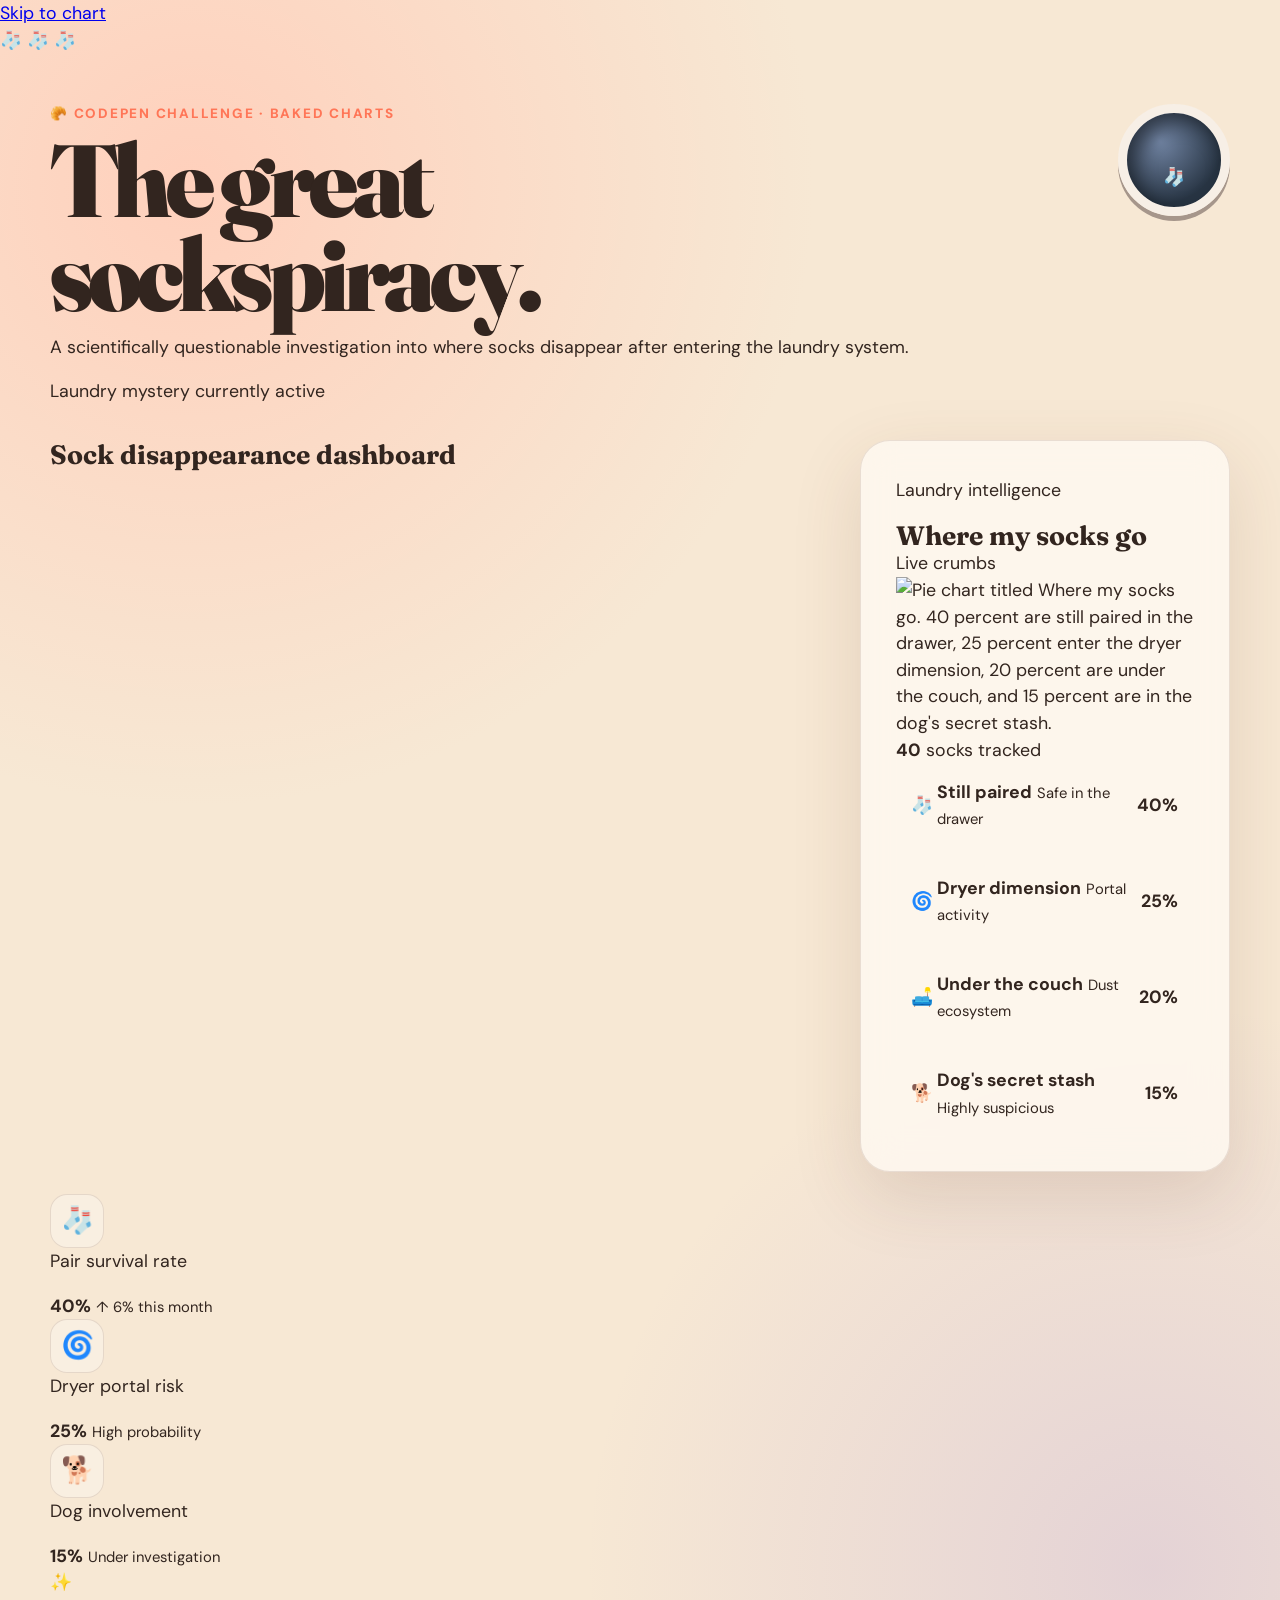
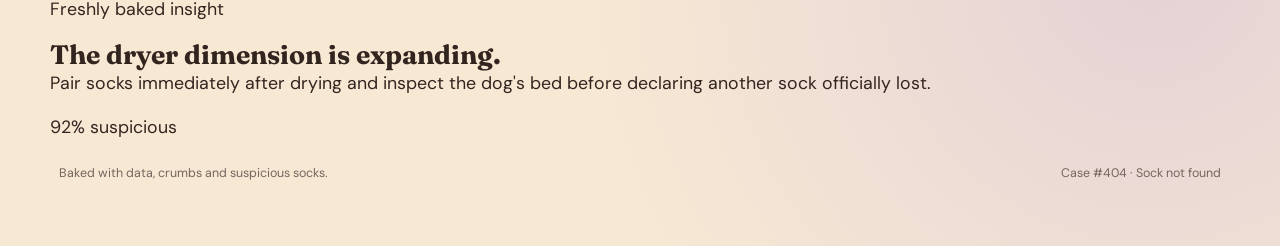
==== index.html @ 34b3d3fe "Refactor index.html structure and add meta tags Replaced the main structure of the HTML document, ad" ====
<!doctype html>
<html lang="en">
  <head>
    <meta charset="UTF-8" />
    <meta
      name="viewport"
      content="width=device-width, initial-scale=1.0"
    />
    <meta
      name="description"
      content="A playful visual investigation into the mystery of disappearing socks."
    />

    <link rel="stylesheet" href="./style.css" />

    <title>Sockspiracy — Baked Charts</title>
  </head>

  <body>
    <a class="skip-link" href="#chart">Skip to chart</a>

    <div class="background" aria-hidden="true">
      <span class="blob blob-one"></span>
      <span class="blob blob-two"></span>
      <span class="grid"></span>

      <span class="floating-sock sock-one">🧦</span>
      <span class="floating-sock sock-two">🧦</span>
      <span class="floating-sock sock-three">🧦</span>
    </div>

    <main class="app">
      <header class="hero">
        <div class="hero-copy">
          <p class="eyebrow">
            <span aria-hidden="true">🥐</span>
            CodePen Challenge · Baked Charts
          </p>

          <h1>
            The great
            <span>sockspiracy.</span>
          </h1>

          <p class="intro">
            A scientifically questionable investigation into where socks
            disappear after entering the laundry system.
          </p>

          <div class="status">
            <span class="status-dot" aria-hidden="true"></span>
            Laundry mystery currently active
          </div>
        </div>

        <div class="laundry-machine" aria-hidden="true">
          <div class="machine-controls">
            <span></span>
            <span></span>
            <span></span>
          </div>

          <div class="machine-door">
            <div class="water"></div>
            <span class="spinning-sock">🧦</span>
          </div>
        </div>
      </header>

      <section class="dashboard" aria-labelledby="dashboard-title">
        <h2 class="visually-hidden" id="dashboard-title">
          Sock disappearance dashboard
        </h2>

        <article class="chart-card" id="chart">
          <div class="card-header">
            <div>
              <p class="label">Laundry intelligence</p>
              <h2>Where my socks go</h2>
            </div>

            <span class="live-pill">
              <span aria-hidden="true"></span>
              Live crumbs
            </span>
          </div>

          <div class="chart-frame">
            <div class="chart-glow" aria-hidden="true"></div>

            <img
              src="pie.svg"
              alt="Pie chart titled Where my socks go. 40 percent are still paired in the drawer, 25 percent enter the dryer dimension, 20 percent are under the couch, and 15 percent are in the dog's secret stash."
            />

            <div class="chart-center" aria-hidden="true">
              <strong>40</strong>
              <span>socks tracked</span>
            </div>
          </div>

          <div class="legend" aria-label="Chart legend">
            <div class="legend-item orange">
              <span class="legend-icon" aria-hidden="true">🧦</span>

              <div>
                <strong>Still paired</strong>
                <small>Safe in the drawer</small>
              </div>

              <b>40%</b>
            </div>

            <div class="legend-item yellow">
              <span class="legend-icon" aria-hidden="true">🌀</span>

              <div>
                <strong>Dryer dimension</strong>
                <small>Portal activity</small>
              </div>

              <b>25%</b>
            </div>

            <div class="legend-item purple">
              <span class="legend-icon" aria-hidden="true">🛋️</span>

              <div>
                <strong>Under the couch</strong>
                <small>Dust ecosystem</small>
              </div>

              <b>20%</b>
            </div>

            <div class="legend-item green">
              <span class="legend-icon" aria-hidden="true">🐕</span>

              <div>
                <strong>Dog's secret stash</strong>
                <small>Highly suspicious</small>
              </div>

              <b>15%</b>
            </div>
          </div>
        </article>

        <aside class="metrics" aria-label="Laundry statistics">
          <article class="metric featured">
            <span class="metric-icon" aria-hidden="true">🧦</span>

            <div>
              <p>Pair survival rate</p>
              <strong>40%</strong>
              <small>↑ 6% this month</small>
            </div>
          </article>

          <article class="metric">
            <span class="metric-icon" aria-hidden="true">🌀</span>

            <div>
              <p>Dryer portal risk</p>
              <strong>25%</strong>
              <small class="danger">High probability</small>
            </div>
          </article>

          <article class="metric">
            <span class="metric-icon" aria-hidden="true">🐕</span>

            <div>
              <p>Dog involvement</p>
              <strong>15%</strong>
              <small class="purple-text">Under investigation</small>
            </div>
          </article>
        </aside>
      </section>

      <section class="insight">
        <div class="insight-icon" aria-hidden="true">✨</div>

        <div>
          <p class="label">Freshly baked insight</p>
          <h2>The dryer dimension is expanding.</h2>

          <p>
            Pair socks immediately after drying and inspect the dog's bed
            before declaring another sock officially lost.
          </p>
        </div>

        <span class="confidence">92% suspicious</span>
      </section>

      <footer>
        <p>Baked with data, crumbs and suspicious socks.</p>
        <p>Case #404 · Sock not found</p>
      </footer>
    </main>
  </body>
</html>
---- style.css ----
@import url("https://fonts.googleapis.com/css2?family=DM+Sans:wght@400;500;600;700&family=Fraunces:opsz,wght@9..144,700;9..144,900&display=swap");

:root {
  color-scheme: light;

  --background: #f7e8d4;
  --background-glow: #ffd0bc;
  --surface: rgba(255, 250, 242, 0.78);
  --surface-solid: #fffaf2;
  --text: #32251f;
  --muted: #76655d;
  --border: rgba(80, 47, 31, 0.12);

  --orange: #ff7657;
  --yellow: #ffc857;
  --purple: #8d70dc;
  --green: #55b990;

  --shadow: 0 24px 70px rgba(97, 54, 33, 0.14);
  --radius-large: 30px;
  --radius-medium: 20px;
}

[data-theme="dark"] {
  color-scheme: dark;

  --background: #181319;
  --background-glow: #52283c;
  --surface: rgba(42, 32, 40, 0.82);
  --surface-solid: #2a2028;
  --text: #fff7ed;
  --muted: #c8b7b2;
  --border: rgba(255, 255, 255, 0.1);
  --shadow: 0 24px 70px rgba(0, 0, 0, 0.35);
}

* {
  box-sizing: border-box;
}

html {
  font:
    clamp(1rem, 0.95rem + 0.2vw, 1.15rem) / 1.5 "DM Sans",
    system-ui,
    sans-serif;
}

body {
  min-height: 100vh;
  margin: 0;
  color: var(--text);
  background:
    radial-gradient(
      circle at 15% 10%,
      var(--background-glow),
      transparent 35rem
    ),
    radial-gradient(
      circle at 90% 85%,
      rgba(141, 112, 220, 0.18),
      transparent 32rem
    ),
    var(--background);
  transition:
    color 300ms ease,
    background-color 300ms ease;
}

button {
  font: inherit;
}

button:focus-visible,
.segment:focus-visible {
  outline: 4px solid rgba(141, 112, 220, 0.35);
  outline-offset: 4px;
}

.app {
  width: min(1180px, calc(100% - 2rem));
  margin-inline: auto;
  padding-block: clamp(1.5rem, 4vw, 4rem);
}

.hero {
  display: flex;
  align-items: flex-start;
  justify-content: space-between;
  gap: 2rem;
  margin-bottom: 2rem;
}

.eyebrow,
.card-label {
  margin: 0 0 0.45rem;
  color: var(--orange);
  font-size: 0.76rem;
  font-weight: 800;
  letter-spacing: 0.13em;
  text-transform: uppercase;
}

h1,
h2,
p {
  margin-top: 0;
}

h1 {
  max-width: 800px;
  margin-bottom: 0.7rem;
  font-family: "Fraunces", Georgia, serif;
  font-size: clamp(2.8rem, 8vw, 6.4rem);
  font-weight: 900;
  line-height: 0.92;
  letter-spacing: -0.055em;
}

h2 {
  margin-bottom: 0;
  font-family: "Fraunces", Georgia, serif;
  line-height: 1.1;
}

.subtitle {
  max-width: 650px;
  margin-bottom: 0;
  color: var(--muted);
  font-size: clamp(1rem, 2vw, 1.2rem);
}

.icon-button,
.primary-button,
.tab {
  min-height: 46px;
  border: 1px solid var(--border);
  cursor: pointer;
  transition:
    transform 180ms ease,
    background 180ms ease,
    box-shadow 180ms ease;
}

.icon-button:hover,
.primary-button:hover,
.tab:hover {
  transform: translateY(-2px);
}

.icon-button {
  display: grid;
  flex: 0 0 auto;
  width: 50px;
  border-radius: 50%;
  place-items: center;
  background: var(--surface);
  color: var(--text);
  box-shadow: var(--shadow);
  font-size: 1.2rem;
  backdrop-filter: blur(14px);
}

.controls {
  display: flex;
  align-items: center;
  justify-content: space-between;
  gap: 1rem;
  margin-bottom: 1.25rem;
}

.range-tabs {
  display: flex;
  gap: 0.35rem;
  padding: 0.35rem;
  border: 1px solid var(--border);
  border-radius: 999px;
  background: var(--surface);
  backdrop-filter: blur(14px);
}

.tab {
  padding: 0.65rem 1rem;
  border-color: transparent;
  border-radius: 999px;
  background: transparent;
  color: var(--muted);
  font-size: 0.86rem;
  font-weight: 700;
}

.tab.active {
  background: var(--text);
  color: var(--surface-solid);
  box-shadow: 0 8px 20px rgba(47, 35, 29, 0.18);
}

.primary-button {
  display: inline-flex;
  align-items: center;
  gap: 0.55rem;
  padding: 0.75rem 1.1rem;
  border: 0;
  border-radius: 999px;
  background: linear-gradient(135deg, var(--orange), #ff4f78);
  color: white;
  box-shadow: 0 12px 24px rgba(255, 91, 94, 0.28);
  font-weight: 800;
}

.dashboard {
  display: grid;
  grid-template-columns: minmax(0, 1.7fr) minmax(250px, 0.8fr);
  gap: 1.25rem;
}

.chart-card,
.metric-card,
.story-card {
  border: 1px solid var(--border);
  background: var(--surface);
  box-shadow: var(--shadow);
  backdrop-filter: blur(18px);
}

.chart-card {
  min-width: 0;
  padding: clamp(1.25rem, 4vw, 2rem);
  border-radius: var(--radius-large);
}

.card-heading {
  display: flex;
  align-items: flex-start;
  justify-content: space-between;
  gap: 1rem;
}

.live-badge {
  display: inline-flex;
  align-items: center;
  gap: 0.45rem;
  padding: 0.42rem 0.7rem;
  border: 1px solid var(--border);
  border-radius: 999px;
  color: var(--muted);
  font-size: 0.72rem;
  font-weight: 700;
  white-space: nowrap;
}

.pulse {
  width: 8px;
  height: 8px;
  border-radius: 50%;
  background: var(--green);
  box-shadow: 0 0 0 5px rgba(85, 185, 144, 0.15);
  animation: pulse 2s infinite;
}

.chart-layout {
  display: grid;
  grid-template-columns: minmax(220px, 1fr) minmax(210px, 0.8fr);
  align-items: center;
  gap: clamp(1rem, 4vw, 3rem);
  margin-top: 1rem;
}

.donut-wrapper {
  position: relative;
  width: min(100%, 410px);
  aspect-ratio: 1;
  margin-inline: auto;
}

.donut {
  width: 100%;
  height: 100%;
  overflow: visible;
  filter: drop-shadow(0 18px 18px rgba(66, 34, 24, 0.12));
  transform: rotate(-90deg);
}

.donut-track,
.segment {
  fill: none;
  stroke-width: 27;
}

.donut-track {
  stroke: var(--border);
}

.segment {
  cursor: pointer;
  transition:
    stroke-width 180ms ease,
    filter 180ms ease,
    opacity 180ms ease;
  animation: draw 900ms cubic-bezier(0.22, 1, 0.36, 1) both;
}

.segment:hover,
.segment:focus-visible {
  stroke-width: 34;
  filter: brightness(1.06);
}

.donut:has(.segment:hover) .segment:not(:hover) {
  opacity: 0.45;
}

.donut-center {
  position: absolute;
  inset: 50% auto auto 50%;
  display: grid;
  width: 44%;
  aspect-ratio: 1;
  padding: 1rem;
  border: 1px solid var(--border);
  border-radius: 50%;
  place-content: center;
  text-align: center;
  background: var(--surface-solid);
  box-shadow: inset 0 0 25px rgba(255, 118, 87, 0.08);
  transform: translate(-50%, -50%);
}

.donut-center span {
  font-family: "Fraunces", serif;
  font-size: clamp(2rem, 5vw, 3.7rem);
  font-weight: 900;
  line-height: 1;
}

.donut-center small {
  margin-top: 0.35rem;
  color: var(--muted);
  font-size: 0.65rem;
  font-weight: 700;
}

.tooltip {
  position: fixed;
  z-index: 20;
  max-width: 190px;
  padding: 0.65rem 0.8rem;
  border-radius: 12px;
  pointer-events: none;
  opacity: 0;
  background: #241a18;
  color: white;
  box-shadow: 0 10px 30px rgba(0, 0, 0, 0.24);
  font-size: 0.76rem;
  transform: translate(-50%, -120%);
  transition: opacity 120ms ease;
}

.tooltip.visible {
  opacity: 1;
}

.legend {
  display: grid;
  gap: 0.7rem;
}

.legend-item {
  display: grid;
  grid-template-columns: 12px 1fr auto;
  align-items: center;
  gap: 0.75rem;
  width: 100%;
  padding: 0.8rem;
  border: 1px solid transparent;
  border-radius: 15px;
  background: transparent;
  color: var(--text);
  text-align: left;
  cursor: pointer;
  transition:
    background 180ms ease,
    border-color 180ms ease,
    transform 180ms ease;
}

.legend-item:hover,
.legend-item:focus-visible {
  border-color: var(--border);
  background: rgba(255, 255, 255, 0.26);
  transform: translateX(4px);
}

.legend-dot {
  width: 12px;
  height: 12px;
  border-radius: 50%;
  box-shadow: 0 0 0 5px color-mix(in srgb, var(--dot-color), transparent 82%);
}

.legend-copy strong,
.legend-copy small {
  display: block;
}

.legend-copy strong {
  font-size: 0.88rem;
}

.legend-copy small {
  color: var(--muted);
  font-size: 0.68rem;
}

.legend-value {
  font-family: "Fraunces", serif;
  font-size: 1.15rem;
  font-weight: 900;
}

.insights {
  display: grid;
  gap: 1rem;
}

.metric-card {
  display: flex;
  align-items: center;
  gap: 1rem;
  min-height: 126px;
  padding: 1.25rem;
  border-radius: var(--radius-medium);
  transition: transform 180ms ease;
}

.metric-card:hover {
  transform: translateY(-4px) rotate(-0.4deg);
}

.metric-card.featured {
  color: #fff;
  background:
    radial-gradient(circle at 90% 10%, rgba(255, 255, 255, 0.3), transparent 35%),
    linear-gradient(135deg, #ff7657, #ec527a);
}

.metric-icon {
  display: grid;
  flex: 0 0 auto;
  width: 54px;
  height: 54px;
  border: 1px solid var(--border);
  border-radius: 17px;
  place-items: center;
  background: rgba(255, 255, 255, 0.3);
  font-size: 1.5rem;
}

.metric-card p {
  margin-bottom: 0.1rem;
  color: inherit;
  font-size: 0.78rem;
  font-weight: 700;
  opacity: 0.8;
}

.metric-card strong {
  display: block;
  font-family: "Fraunces", serif;
  font-size: 1.8rem;
  line-height: 1.1;
}

.trend {
  font-size: 0.67rem;
  font-weight: 700;
}

.trend.positive {
  color: inherit;
}

.trend.negative {
  color: #e06161;
}

.trend.neutral {
  color: var(--purple);
}

.story-card {
  position: relative;
  display: grid;
  grid-template-columns: 1fr 190px;
  align-items: center;
  gap: 2rem;
  margin-top: 1.25rem;
  padding: clamp(1.4rem, 4vw, 2.4rem);
  border-radius: var(--radius-large);
  overflow: hidden;
}

.story-card::before {
  position: absolute;
  inset: auto auto -100px -100px;
  width: 250px;
  height: 250px;
  border-radius: 50%;
  background: rgba(255, 200, 87, 0.18);
  content: "";
  filter: blur(4px);
}

.story-copy {
  position: relative;
  z-index: 1;
}

.story-copy h2 {
  margin-bottom: 0.7rem;
  font-size: clamp(1.6rem, 4vw, 2.6rem);
}

.story-copy > p:last-child {
  max-width: 720px;
  margin-bottom: 0;
  color: var(--muted);
}

.machine {
  position: relative;
  width: 150px;
  height: 170px;
  margin-inline: auto;
  padding: 13px;
  border-radius: 20px;
  background: linear-gradient(145deg, #fff7ea, #ddcbbd);
  box-shadow:
    15px 18px 30px rgba(79, 48, 35, 0.18),
    inset -6px -6px 12px rgba(109, 72, 54, 0.12);
  transform: rotate(3deg);
}

.machine-top {
  display: flex;
  gap: 6px;
  height: 23px;
}

.machine-top span {
  width: 8px;
  height: 8px;
  border-radius: 50%;
  background: var(--orange);
}

.machine-top span:nth-child(2) {
  background: var(--yellow);
}

.machine-top span:nth-child(3) {
  margin-left: auto;
  background: #4f3c35;
}

.machine-door {
  display: grid;
  width: 112px;
  height: 112px;
  margin-inline: auto;
  border: 9px solid #f7efe6;
  border-radius: 50%;
  place-items: center;
  overflow: hidden;
  background:
    radial-gradient(circle at 35% 30%, #7184a3, #283544 70%);
  box-shadow:
    inset 8px 8px 20px rgba(0, 0, 0, 0.45),
    0 5px 0 #a6968b;
}

.sock-orbit {
  font-size: 2.4rem;
  animation: tumble 3s linear infinite;
}

footer {
  display: flex;
  justify-content: space-between;
  gap: 1rem;
  padding: 1.3rem 0.5rem 0;
  color: var(--muted);
  font-size: 0.7rem;
}

.confetti-layer {
  position: fixed;
  inset: 0;
  z-index: 100;
  overflow: hidden;
  pointer-events: none;
}

.confetti {
  position: absolute;
  top: -20px;
  width: 10px;
  height: 16px;
  border-radius: 3px;
  animation: confetti-fall 1.4s ease-in forwards;
}

.sr-only {
  position: absolute;
  width: 1px;
  height: 1px;
  margin: -1px;
  padding: 0;
  overflow: hidden;
  clip: rect(0, 0, 0, 0);
  white-space: nowrap;
}

@keyframes draw {
  from {
    stroke-dasharray: 0 490;
  }
}

@keyframes pulse {
  50% {
    box-shadow: 0 0 0 9px rgba(85, 185, 144, 0);
  }
}

@keyframes tumble {
  to {
    transform: rotate(360deg);
  }
}

@keyframes confetti-fall {
  to {
    transform: translateY(105vh) rotate(720deg);
    opacity: 0;
  }
}

@media (max-width: 840px) {
  .dashboard {
    grid-template-columns: 1fr;
  }

  .insights {
    grid-template-columns: repeat(3, 1fr);
  }

  .metric-card {
    align-items: flex-start;
    flex-direction: column;
  }
}

@media (max-width: 650px) {
  .app {
    width: min(100% - 1rem, 1180px);
    padding-top: 1rem;
  }

  .hero {
    gap: 0.75rem;
  }

  h1 {
    font-size: clamp(2.6rem, 15vw, 4.5rem);
  }

  .controls {
    align-items: stretch;
    flex-direction: column;
  }

  .range-tabs {
    display: grid;
    grid-template-columns: repeat(3, 1fr);
  }

  .primary-button {
    justify-content: center;
  }

  .chart-layout {
    grid-template-columns: 1fr;
  }

  .legend {
    grid-template-columns: 1fr 1fr;
  }

  .insights {
    grid-template-columns: 1fr;
  }

  .metric-card {
    align-items: center;
    flex-direction: row;
    min-height: 110px;
  }

  .story-card {
    grid-template-columns: 1fr;
  }

  .machine {
    margin-top: 0.5rem;
  }

  footer {
    align-items: flex-start;
    flex-direction: column;
  }
}

@media (max-width: 420px) {
  .legend {
    grid-template-columns: 1fr;
  }

  .live-badge {
    display: none;
  }
}

@media (prefers-reduced-motion: reduce) {
  *,
  *::before,
  *::after {
    scroll-behavior: auto !important;
    animation-duration: 0.01ms !important;
    animation-iteration-count: 1 !important;
    transition-duration: 0.01ms !important;
  }
}
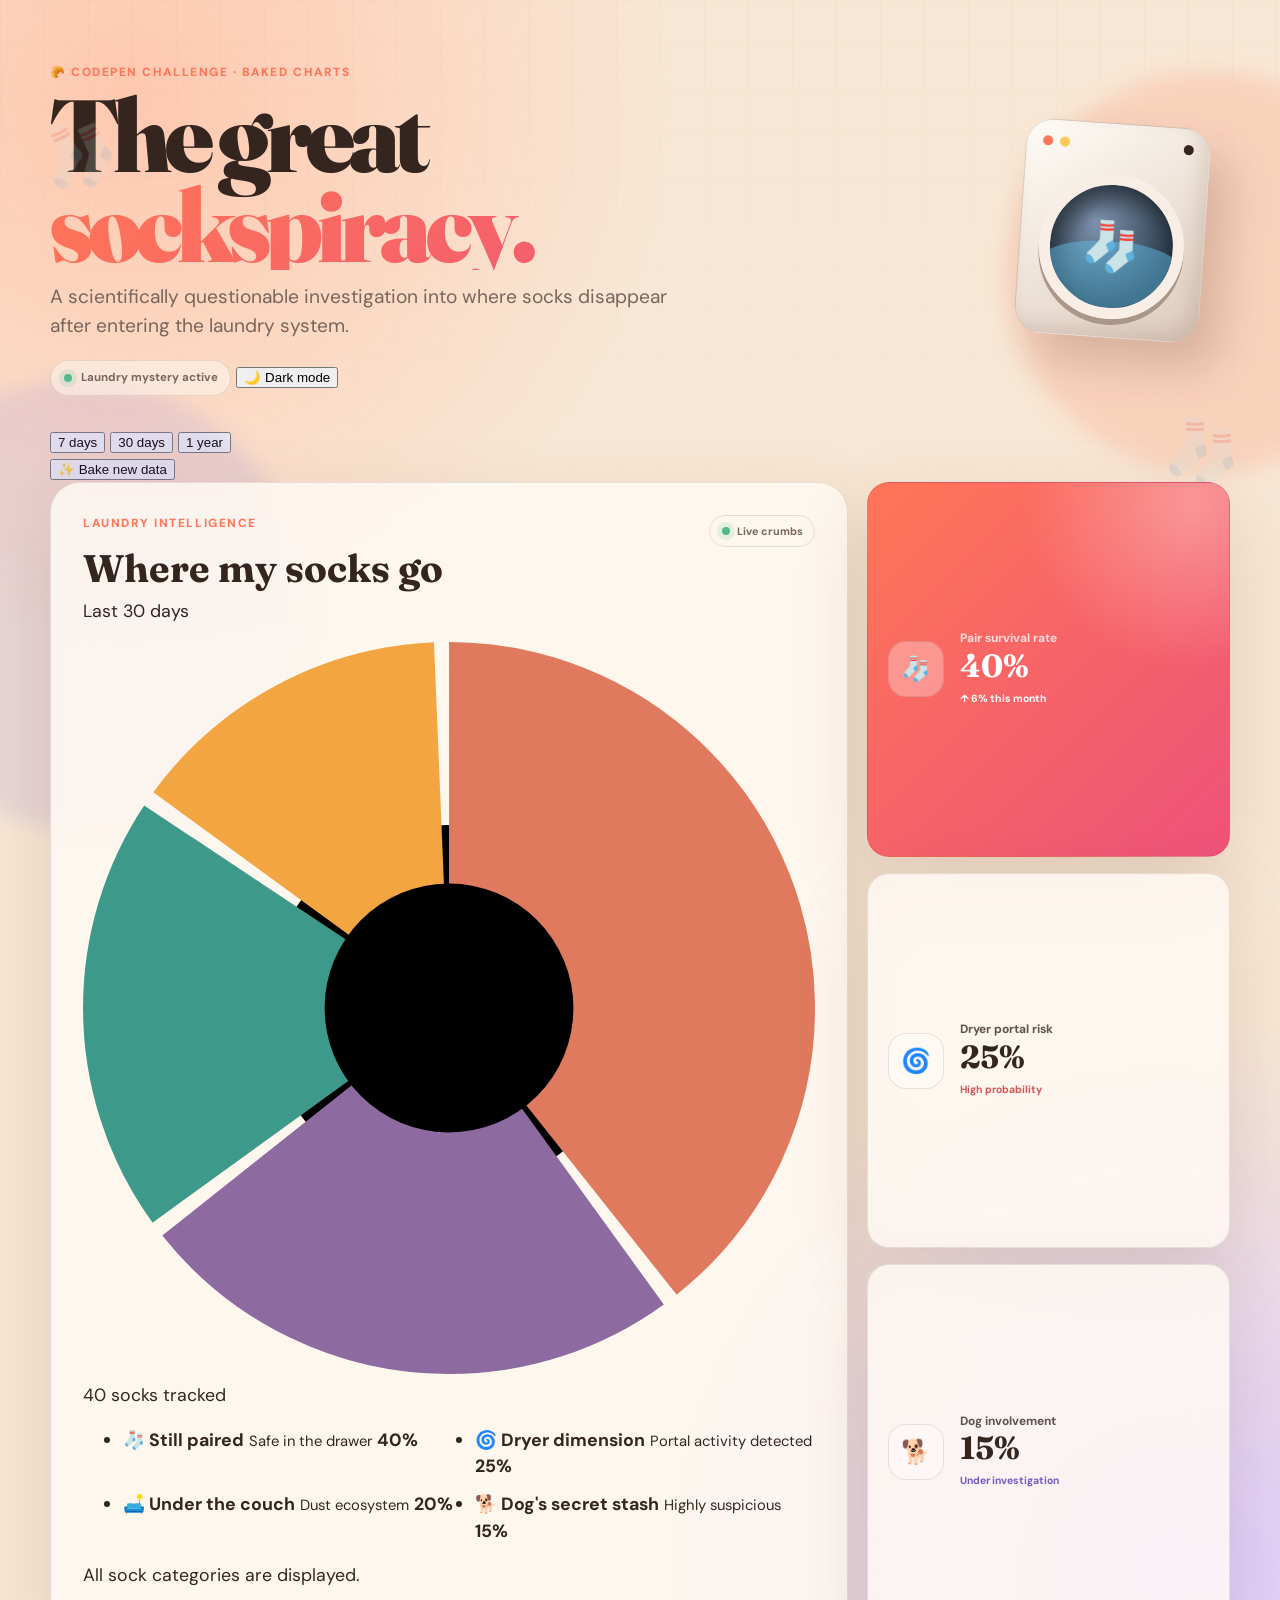
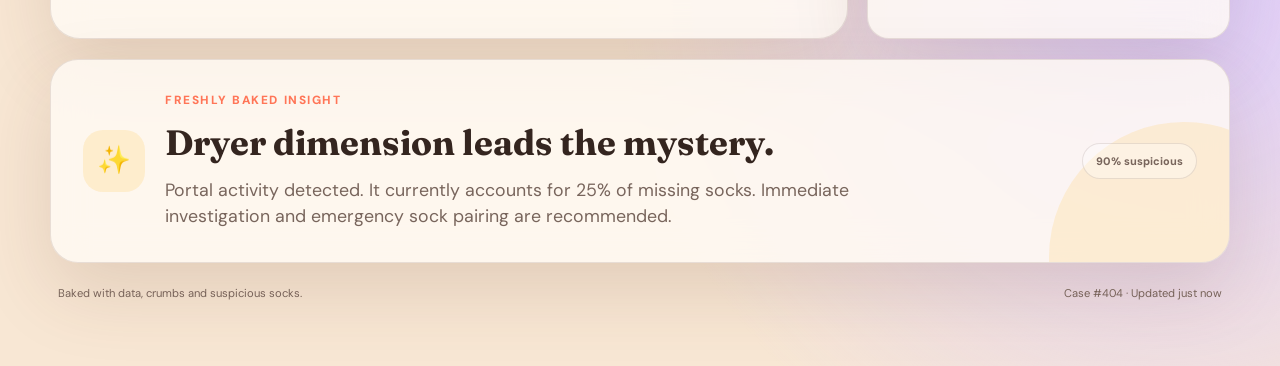
==== commit 51ba3107: "Enhance index.html with accessibility and interactivity Updated the description meta tag and improve" ====
--- a/index.html
+++ b/index.html
@@ -8,7 +8,7 @@
     />
     <meta
       name="description"
-      content="A playful visual investigation into the mystery of disappearing socks."
+      content="An interactive investigation into the mystery of disappearing socks."
     />
 
     <link rel="stylesheet" href="./style.css" />
@@ -17,13 +17,12 @@
   </head>
 
   <body>
-    <a class="skip-link" href="#chart">Skip to chart</a>
-
-    <div class="background" aria-hidden="true">
+    <a class="skip-link" href="#mainChart">Skip to chart</a>
+
+    <div class="background-effects" aria-hidden="true">
+      <span class="grid"></span>
       <span class="blob blob-one"></span>
       <span class="blob blob-two"></span>
-      <span class="grid"></span>
-
       <span class="floating-sock sock-one">🧦</span>
       <span class="floating-sock sock-two">🧦</span>
       <span class="floating-sock sock-three">🧦</span>
@@ -47,9 +46,22 @@
             disappear after entering the laundry system.
           </p>
 
-          <div class="status">
-            <span class="status-dot" aria-hidden="true"></span>
-            Laundry mystery currently active
+          <div class="hero-actions">
+            <span class="status">
+              <span class="status-dot" aria-hidden="true"></span>
+              Laundry mystery active
+            </span>
+
+            <button
+              class="theme-button"
+              id="themeButton"
+              type="button"
+              aria-label="Switch to dark theme"
+              aria-pressed="false"
+            >
+              <span aria-hidden="true">🌙</span>
+              <span class="theme-text">Dark mode</span>
+            </button>
           </div>
         </div>
 
@@ -67,16 +79,38 @@
         </div>
       </header>
 
-      <section class="dashboard" aria-labelledby="dashboard-title">
-        <h2 class="visually-hidden" id="dashboard-title">
-          Sock disappearance dashboard
-        </h2>
-
-        <article class="chart-card" id="chart">
+      <section class="toolbar" aria-label="Report controls">
+        <div class="range-tabs" role="group" aria-label="Reporting period">
+          <button class="range-button" data-range="week" type="button">
+            7 days
+          </button>
+
+          <button
+            class="range-button active"
+            data-range="month"
+            type="button"
+          >
+            30 days
+          </button>
+
+          <button class="range-button" data-range="year" type="button">
+            1 year
+          </button>
+        </div>
+
+        <button class="bake-button" id="bakeButton" type="button">
+          <span aria-hidden="true">✨</span>
+          Bake new data
+        </button>
+      </section>
+
+      <section class="dashboard">
+        <article class="chart-card" id="mainChart">
           <div class="card-header">
             <div>
               <p class="label">Laundry intelligence</p>
               <h2>Where my socks go</h2>
+              <p class="period" id="periodLabel">Last 30 days</p>
             </div>
 
             <span class="live-pill">
@@ -85,65 +119,69 @@
             </span>
           </div>
 
-          <div class="chart-frame">
-            <div class="chart-glow" aria-hidden="true"></div>
-
+          <div class="chart-content">
+            <div class="chart-wrap">
+              <svg
+                class="pie"
+                viewBox="0 0 100 100"
+                role="img"
+                aria-labelledby="chartTitle chartDescription"
+              >
+                <title id="chartTitle">Where my socks go</title>
+
+                <desc id="chartDescription">
+                  Interactive donut chart showing the distribution of
+                  tracked socks.
+                </desc>
+
+                <circle
+                  class="chart-track"
+                  r="25"
+                  cx="50"
+                  cy="50"
+                ></circle>
+
+                <g
+                  id="chartSlices"
+                  fill="none"
+                  stroke-width="50"
+                  transform="rotate(-90 50 50)"
+                ></g>
+
+                <circle
+                  class="pie-center"
+                  r="17"
+                  cx="50"
+                  cy="50"
+                ></circle>
+              </svg>
+
+              <div class="center-label" aria-hidden="true">
+                <span class="pct" id="centerValue">100%</span>
+                <span class="cap" id="centerCaption">
+                  socks accounted for
+                </span>
+              </div>
+            </div>
+
+            <ul class="legend" id="legend"></ul>
+          </div>
+
+          <p
+            class="sr-only"
+            id="chartAnnouncement"
+            aria-live="polite"
+          >
+            All sock categories are displayed.
+          </p>
+
+          <noscript>
             <img
+              class="fallback-chart"
               src="pie.svg"
-              alt="Pie chart titled Where my socks go. 40 percent are still paired in the drawer, 25 percent enter the dryer dimension, 20 percent are under the couch, and 15 percent are in the dog's secret stash."
+              alt="Pie chart showing where missing socks go."
             />
-
-            <div class="chart-center" aria-hidden="true">
-              <strong>40</strong>
-              <span>socks tracked</span>
-            </div>
-          </div>
-
-          <div class="legend" aria-label="Chart legend">
-            <div class="legend-item orange">
-              <span class="legend-icon" aria-hidden="true">🧦</span>
-
-              <div>
-                <strong>Still paired</strong>
-                <small>Safe in the drawer</small>
-              </div>
-
-              <b>40%</b>
-            </div>
-
-            <div class="legend-item yellow">
-              <span class="legend-icon" aria-hidden="true">🌀</span>
-
-              <div>
-                <strong>Dryer dimension</strong>
-                <small>Portal activity</small>
-              </div>
-
-              <b>25%</b>
-            </div>
-
-            <div class="legend-item purple">
-              <span class="legend-icon" aria-hidden="true">🛋️</span>
-
-              <div>
-                <strong>Under the couch</strong>
-                <small>Dust ecosystem</small>
-              </div>
-
-              <b>20%</b>
-            </div>
-
-            <div class="legend-item green">
-              <span class="legend-icon" aria-hidden="true">🐕</span>
-
-              <div>
-                <strong>Dog's secret stash</strong>
-                <small>Highly suspicious</small>
-              </div>
-
-              <b>15%</b>
-            </div>
-          </div>
+          </noscript>
         </article>
 
         <aside class="metrics" aria-label="Laundry statistics">
@@ -152,7 +190,7 @@
 
             <div>
               <p>Pair survival rate</p>
-              <strong>40%</strong>
+              <strong id="survivalMetric">40%</strong>
               <small>↑ 6% this month</small>
             </div>
           </article>
@@ -162,7 +200,7 @@
 
             <div>
               <p>Dryer portal risk</p>
-              <strong>25%</strong>
+              <strong id="dryerMetric">25%</strong>
               <small class="danger">High probability</small>
             </div>
           </article>
@@ -172,7 +210,7 @@
 
             <div>
               <p>Dog involvement</p>
-              <strong>15%</strong>
+              <strong id="dogMetric">1515%</strong>
               <small class="purple-text">Under investigation</small>
             </div>
           </article>
@@ -184,21 +222,384 @@
 
         <div>
           <p class="label">Freshly baked insight</p>
-          <h2>The dryer dimension is expanding.</h2>
-
-          <p>
+          <h2 id="insightTitle">The dryer dimension is expanding.</h2>
+
+          <p id="insightText">
             Pair socks immediately after drying and inspect the dog's bed
             before declaring another sock officially lost.
           </p>
         </div>
 
-        <span class="confidence">92% suspicious</span>
+        <span class="confidence" id="confidence">92% suspicious</span>
       </section>
 
       <footer>
         <p>Baked with data, crumbs and suspicious socks.</p>
-        <p>Case #404 · Sock not found</p>
+        <p id="updatedTime">Case #404 · Updated just now</p>
       </footer>
     </main>
+
+    <div
+      class="confetti-layer"
+      id="confettiLayer"
+      aria-hidden="true"
+    ></div>
+
+    <script>
+      const categories = [
+        {
+          name: "Still paired",
+          description: "Safe in the drawer",
+          caption: "still paired",
+          icon: "🧦",
+          color: "#e07a5f"
+        },
+        {
+          name: "Dryer dimension",
+          description: "Portal activity detected",
+          caption: "dryer dimension",
+          icon: "🌀",
+          color: "#8d6a9f"
+        },
+        {
+          name: "Under the couch",
+          description: "Dust ecosystem",
+          caption: "under the couch",
+          icon: "🛋️",
+          color: "#3d9a8b"
+        },
+        {
+          name: "Dog's secret stash",
+          description: "Highly suspicious",
+          caption: "dog's stash",
+          icon: "🐕",
+          color: "#f2a541"
+        }
+      ];
+
+      const reports = {
+        week: {
+          title: "Last 7 days",
+          total: 20,
+          values: [45, 20, 20, 15]
+        },
+        month: {
+          title: "Last 30 days",
+          total: 40,
+          values: [40, 25, 20, 15]
+        },
+        year: {
+          title: "Last 12 months",
+          total: 128,
+          values: [36, 29, 18, 17]
+        }
+      };
+
+      const circumference = 2 * Math.PI * 25;
+
+      const chartSlices = document.querySelector("#chartSlices");
+      const legend = document.querySelector("#legend");
+      const centerValue = document.querySelector("#centerValue");
+      const centerCaption = document.querySelector("#centerCaption");
+      const announcement = document.querySelector("#chartAnnouncement");
+      const periodLabel = document.querySelector("#periodLabel");
+      const survivalMetric = document.querySelector("#survivalMetric");
+      const dryerMetric = document.querySelector("#dryerMetric");
+      const dogMetric = document.querySelector("#dogMetric");
+      const insightTitle = document.querySelector("#insightTitle");
+      const insightText = document.querySelector("#insightText");
+      const confidence = document.querySelector("#confidence");
+      const bakeButton = document.querySelector("#bakeButton");
+      const themeButton = document.querySelector("#themeButton");
+      const confettiLayer = document.querySelector("#confettiLayer");
+
+      let currentRange = "month";
+      let selectedCategory = null;
+
+      function renderChart() {
+        const report = reports[currentRange];
+        let offset = 0;
+
+        chartSlices.replaceChildren();
+        legend.replaceChildren();
+
+        report.values.forEach((value, index) => {
+          const category = categories[index];
+          const segmentLength = (value / 100) * circumference;
+
+          const circle = document.createElementNS(
+            "http://www.w3.org/2000/svg",
+            "circle"
+          );
+
+          circle.classList.add("slice");
+          circle.dataset.index = index;
+          circle.setAttribute("r", "25");
+          circle.setAttribute("cx", "50");
+          circle.setAttribute("cy", "50");
+          circle.setAttribute("stroke", category.color);
+          circle.setAttribute(
+            "stroke-dasharray",
+            `${Math.max(segmentLength - 1.1, 0)} ${circumference}`
+          );
+          circle.setAttribute("stroke-dashoffset", String(-offset));
+          circle.setAttribute("tabindex", "0");
+          circle.setAttribute("role", "button");
+          circle.setAttribute(
+            "aria-label",
+            `${category.name}: ${value} percent`
+          );
+
+          circle.style.animationDelay = `${index * 140}ms`;
+
+          chartSlices.append(circle);
+
+          const item = document.createElement("li");
+          item.dataset.index = index;
+          item.tabIndex = 0;
+          item.setAttribute("role", "button");
+          item.setAttribute(
+            "aria-label",
+            `Show ${category.name}, ${value} percent`
+          );
+
+          item.innerHTML = `
+            <span
+              class="legend-dot"
+              style="--legend-color:${category.color}"
+            ></span>
+
+            <span class="legend-copy">
+              <strong>${category.icon} ${category.name}</strong>
+              <small>${category.description}</small>
+            </span>
+
+            <b>${value}%</b>
+          `;
+
+          legend.append(item);
+          offset += segmentLength;
+        });
+
+        periodLabel.textContent = report.title;
+        survivalMetric.textContent = `${report.values[0]}%`;
+        dryerMetric.textContent = `${report.values[1]}%`;
+        dogMetric.textContent = `${report.values[3]}%`;
+
+        bindChartEvents();
+        resetSelection();
+        updateInsight();
+      }
+
+      function bindChartEvents() {
+        const slices = [...document.querySelectorAll(".slice")];
+        const items = [...legend.querySelectorAll("li")];
+
+        [...slices, ...items].forEach((element) => {
+          const index = Number(element.dataset.index);
+
+          element.addEventListener("mouseenter", () => {
+            activateCategory(index);
+          });
+
+          element.addEventListener("mouseleave", () => {
+            if (selectedCategory === null) resetSelection();
+          });
+
+          element.addEventListener("focus", () => {
+            activateCategory(index);
+          });
+
+          element.addEventListener("blur", () => {
+            if (selectedCategory === null) resetSelection();
+          });
+
+          element.addEventListener("click", () => {
+            if (selectedCategory === index) {
+              selectedCategory = null;
+              resetSelection();
+            } else {
+              selectedCategory = index;
+              activateCategory(index);
+            }
+          });
+
+          element.addEventListener("keydown", (event) => {
+            if (event.key === "Enter" || event.key === " ") {
+              event.preventDefault();
+              element.click();
+            }
+
+            if (event.key === "Escape") {
+              selectedCategory = null;
+              resetSelection();
+              element.blur();
+            }
+          });
+        });
+      }
+
+      function activateCategory(index) {
+        const report = reports[currentRange];
+        const category = categories[index];
+        const value = report.values[index];
+        const amount = Math.round((value / 100) * report.total);
+
+        document.querySelectorAll(".slice").forEach((slice, position) => {
+          slice.classList.toggle("active", position === index);
+          slice.classList.toggle("muted", position !== index);
+        });
+
+        legend.querySelectorAll("li").forEach((item, position) => {
+          item.classList.toggle("active", position === index);
+          item.classList.toggle("muted", position !== index);
+        });
+
+        centerValue.textContent = `${value}%`;
+        centerCaption.textContent = category.caption;
+
+        announcement.textContent =
+          `${category.name}: ${value} percent, approximately ` +
+          `${amount} tracked socks. ${category.description}.`;
+      }
+
+      function resetSelection() {
+        document.querySelectorAll(".slice").forEach((slice) => {
+          slice.classList.remove("active", "muted");
+        });
+
+        legend.querySelectorAll("li").forEach((item) => {
+          item.classList.remove("active", "muted");
+        });
+
+        centerValue.textContent = reports[currentRange].total;
+        centerCaption.textContent = "socks tracked";
+        announcement.textContent = "All sock categories are displayed.";
+      }
+
+      function updateInsight() {
+        const values = reports[currentRange].values;
+        const missingValues = values.slice(1);
+        const highestMissing = Math.max(...missingValues);
+        const index = values.indexOf(highestMissing);
+        const category = categories[index];
+
+        insightTitle.textContent = `${category.name} leads the mystery.`;
+
+        insightText.textContent =
+          `${category.description}. It currently accounts for ` +
+          `${highestMissing}% of missing socks. Immediate investigation ` +
+          `and emergency sock pairing are recommended.`;
+
+        confidence.textContent =
+          `${Math.min(99, 65 + highestMissing)}% suspicious`;
+      }
+
+      function randomValues() {
+        const paired = randomNumber(32, 52);
+        const dryer = randomNumber(18, 30);
+        const couch = randomNumber(12, 24);
+        const dog = 100 - paired - dryer - couch;
+
+        if (dog < 8 || dog > 25) return randomValues();
+
+        return [paired, dryer, couch, dog];
+      }
+
+      function randomNumber(minimum, maximum) {
+        return Math.floor(
+          Math.random() * (maximum - minimum + 1) + minimum
+        );
+      }
+
+      function launchConfetti() {
+        if (
+          window.matchMedia("(prefers-reduced-motion: reduce)").matches
+        ) {
+          return;
+        }
+
+        const colors = categories.map((category) => category.color);
+
+        for (let index = 0; index < 35; index += 1) {
+          const piece = document.createElement("span");
+
+          piece.className = "confetti";
+          piece.style.left = `${Math.random() * 100}%`;
+          piece.style.background =
+            colors[Math.floor(Math.random() * colors.length)];
+          piece.style.animationDelay = `${Math.random() * 300}ms`;
+
+          confettiLayer.append(piece);
+          piece.addEventListener("animationend", () => piece.remove());
+        }
+      }
+
+      document.querySelectorAll(".range-button").forEach((button) => {
+        button.addEventListener("click", () => {
+          document
+            .querySelector(".range-button.active")
+            ?.classList.remove("active");
+
+          button.classList.add("active");
+          currentRange = button.dataset.range;
+          selectedCategory = null;
+
+          renderChart();
+        });
+      });
+
+      bakeButton.addEventListener("click", () => {
+        reports[currentRange].values = randomValues();
+        selectedCategory = null;
+
+        renderChart();
+        launchConfetti();
+
+        document.querySelector("#updatedTime").textContent =
+          "Case #404 · Freshly baked just now";
+      });
+
+      themeButton.addEventListener("click", () => {
+        const darkMode =
+          document.documentElement.dataset.theme === "dark";
+
+        const newTheme = darkMode ? "light" : "dark";
+
+        document.documentElement.dataset.theme = newTheme;
+        localStorage.setItem("sockspiracy-theme", newTheme);
+
+        themeButton.setAttribute(
+          "aria-pressed",
+          String(newTheme === "dark")
+        );
+
+        themeButton.setAttribute(
+          "aria-label",
+          newTheme === "dark"
+            ? "Switch to light theme"
+            : "Switch to dark theme"
+        );
+
+        themeButton.querySelector("[aria-hidden]").textContent =
+          newTheme === "dark" ? "☀️" : "🌙";
+
+        themeButton.querySelector(".theme-text").textContent =
+          newTheme === "dark" ? "Light mode" : "Dark mode";
+      });
+
+      const savedTheme = localStorage.getItem("sockspiracy-theme");
+
+      if (savedTheme === "dark") {
+        document.documentElement.dataset.theme = "dark";
+        themeButton.setAttribute("aria-pressed", "true");
+        themeButton.setAttribute("aria-label", "Switch to light theme");
+        themeButton.querySelector("[aria-hidden]").textContent = "☀️";
+        themeButton.querySelector(".theme-text").textContent =
+          "Light mode";
+      }
+
+      renderChart();
+    </script>
   </body>
 </html>
--- a/style.css
+++ b/style.css
@@ -1,37 +1,23 @@
-@import url("https://fonts.googleapis.com/css2?family=DM+Sans:wght@400;500;600;700&family=Fraunces:opsz,wght@9..144,700;9..144,900&display=swap");
+@import url("https://fonts.googleapis.com/css2?family=DM+Sans:wght@400;500;600;700;800&family=Fraunces:opsz,wght@9..144,700;9..144,900&display=swap");
 
 :root {
   color-scheme: light;
 
-  --background: #f7e8d4;
-  --background-glow: #ffd0bc;
-  --surface: rgba(255, 250, 242, 0.78);
-  --surface-solid: #fffaf2;
-  --text: #32251f;
-  --muted: #76655d;
-  --border: rgba(80, 47, 31, 0.12);
-
-  --orange: #ff7657;
+  --background: #f8e7d4;
+  --surface: rgba(255, 251, 245, 0.82);
+  --surface-solid: #fffaf3;
+  --text: #34251f;
+  --muted: #78655c;
+  --border: rgba(74, 46, 34, 0.12);
+
+  --orange: #ff7557;
   --yellow: #ffc857;
-  --purple: #8d70dc;
-  --green: #55b990;
-
-  --shadow: 0 24px 70px rgba(97, 54, 33, 0.14);
-  --radius-large: 30px;
-  --radius-medium: 20px;
-}
-
-[data-theme="dark"] {
-  color-scheme: dark;
-
-  --background: #181319;
-  --background-glow: #52283c;
-  --surface: rgba(42, 32, 40, 0.82);
-  --surface-solid: #2a2028;
-  --text: #fff7ed;
-  --muted: #c8b7b2;
-  --border: rgba(255, 255, 255, 0.1);
-  --shadow: 0 24px 70px rgba(0, 0, 0, 0.35);
+  --purple: #8c70da;
+  --green: #54b98e;
+  --pink: #ee5279;
+
+  --shadow: 0 28px 75px rgba(102, 57, 36, 0.15);
+  --small-shadow: 0 15px 35px rgba(102, 57, 36, 0.1);
 }
 
 * {
@@ -39,62 +25,131 @@
 }
 
 html {
-  font:
-    clamp(1rem, 0.95rem + 0.2vw, 1.15rem) / 1.5 "DM Sans",
-    system-ui,
-    sans-serif;
+  scroll-behavior: smooth;
 }
 
 body {
   min-height: 100vh;
   margin: 0;
+  overflow-x: hidden;
   color: var(--text);
   background:
-    radial-gradient(
-      circle at 15% 10%,
-      var(--background-glow),
-      transparent 35rem
-    ),
-    radial-gradient(
-      circle at 90% 85%,
-      rgba(141, 112, 220, 0.18),
-      transparent 32rem
-    ),
+    radial-gradient(circle at 10% 5%, #ffc8af, transparent 34rem),
+    radial-gradient(circle at 92% 80%, #ddccff, transparent 35rem),
     var(--background);
-  transition:
-    color 300ms ease,
-    background-color 300ms ease;
-}
-
-button {
-  font: inherit;
-}
-
-button:focus-visible,
-.segment:focus-visible {
-  outline: 4px solid rgba(141, 112, 220, 0.35);
-  outline-offset: 4px;
+  font:
+    clamp(1rem, 0.95rem + 0.2vw, 1.12rem) / 1.5 "DM Sans",
+    system-ui,
+    sans-serif;
+}
+
+.skip-link {
+  position: fixed;
+  z-index: 100;
+  top: 1rem;
+  left: 1rem;
+  padding: 0.8rem 1rem;
+  border-radius: 12px;
+  color: white;
+  background: var(--text);
+  transform: translateY(-180%);
+}
+
+.skip-link:focus {
+  transform: translateY(0);
+}
+
+.background,
+.grid {
+  position: fixed;
+  inset: 0;
+  pointer-events: none;
+}
+
+.background {
+  z-index: -1;
+  overflow: hidden;
+}
+
+.grid {
+  opacity: 0.22;
+  background-image:
+    linear-gradient(rgba(80, 53, 42, 0.08) 1px, transparent 1px),
+    linear-gradient(90deg, rgba(80, 53, 42, 0.08) 1px, transparent 1px);
+  background-size: 44px 44px;
+  mask-image: linear-gradient(to bottom, black, transparent 75%);
+}
+
+.blob {
+  position: absolute;
+  display: block;
+  border-radius: 50%;
+  filter: blur(10px);
+  animation: blob-float 10s ease-in-out infinite alternate;
+}
+
+.blob-one {
+  top: 8%;
+  right: -8rem;
+  width: 25rem;
+  height: 25rem;
+  background: rgba(255, 117, 87, 0.18);
+}
+
+.blob-two {
+  bottom: 8%;
+  left: -9rem;
+  width: 28rem;
+  height: 28rem;
+  background: rgba(140, 112, 218, 0.15);
+  animation-delay: -4s;
+}
+
+.floating-sock {
+  position: absolute;
+  opacity: 0.18;
+  font-size: clamp(2rem, 5vw, 4rem);
+  filter: grayscale(0.2);
+  animation: sock-float 7s ease-in-out infinite;
+}
+
+.sock-one {
+  top: 12%;
+  left: 3%;
+  transform: rotate(-25deg);
+}
+
+.sock-two {
+  top: 45%;
+  right: 3%;
+  animation-delay: -2s;
+}
+
+.sock-three {
+  bottom: 5%;
+  left: 12%;
+  animation-delay: -4s;
 }
 
 .app {
   width: min(1180px, calc(100% - 2rem));
   margin-inline: auto;
-  padding-block: clamp(1.5rem, 4vw, 4rem);
+  padding-block: clamp(1.4rem, 5vw, 4rem);
 }
 
 .hero {
-  display: flex;
-  align-items: flex-start;
-  justify-content: space-between;
-  gap: 2rem;
+  display: grid;
+  grid-template-columns: minmax(0, 1fr) 210px;
+  align-items: center;
+  gap: clamp(2rem, 6vw, 5rem);
   margin-bottom: 2rem;
 }
 
 .eyebrow,
-.card-label {
-  margin: 0 0 0.45rem;
+.label {
+  margin: 0 0 0.5rem;
   color: var(--orange);
-  font-size: 0.76rem;
+  font-size: 0.74rem;
   font-weight: 800;
   letter-spacing: 0.13em;
   text-transform: uppercase;
@@ -106,116 +161,135 @@
   margin-top: 0;
 }
 
+h1,
+h2 {
+  font-family: "Fraunces", Georgia, serif;
+}
+
 h1 {
-  max-width: 800px;
-  margin-bottom: 0.7rem;
-  font-family: "Fraunces", Georgia, serif;
-  font-size: clamp(2.8rem, 8vw, 6.4rem);
+  max-width: 850px;
+  margin-bottom: 0.8rem;
+  font-size: clamp(3rem, 8vw, 6.6rem);
   font-weight: 900;
-  line-height: 0.92;
-  letter-spacing: -0.055em;
-}
-
-h2 {
-  margin-bottom: 0;
-  font-family: "Fraunces", Georgia, serif;
-  line-height: 1.1;
-}
-
-.subtitle {
+  line-height: 0.88;
+  letter-spacing: -0.06em;
+}
+
+h1 span {
+  display: block;
+  color: var(--orange);
+  background: linear-gradient(135deg, var(--orange), var(--pink));
+  background-clip: text;
+  -webkit-background-clip: text;
+  -webkit-text-fill-color: transparent;
+}
+
+.intro {
   max-width: 650px;
-  margin-bottom: 0;
+  margin-bottom: 1.2rem;
   color: var(--muted);
   font-size: clamp(1rem, 2vw, 1.2rem);
 }
 
-.icon-button,
-.primary-button,
-.tab {
-  min-height: 46px;
-  border: 1px solid var(--border);
-  cursor: pointer;
-  transition:
-    transform 180ms ease,
-    background 180ms ease,
-    box-shadow 180ms ease;
-}
-
-.icon-button:hover,
-.primary-button:hover,
-.tab:hover {
-  transform: translateY(-2px);
-}
-
-.icon-button {
-  display: grid;
-  flex: 0 0 auto;
-  width: 50px;
-  border-radius: 50%;
-  place-items: center;
-  background: var(--surface);
-  color: var(--text);
-  box-shadow: var(--shadow);
-  font-size: 1.2rem;
-  backdrop-filter: blur(14px);
-}
-
-.controls {
-  display: flex;
-  align-items: center;
-  justify-content: space-between;
-  gap: 1rem;
-  margin-bottom: 1.25rem;
-}
-
-.range-tabs {
-  display: flex;
-  gap: 0.35rem;
-  padding: 0.35rem;
-  border: 1px solid var(--border);
-  border-radius: 999px;
-  background: var(--surface);
-  backdrop-filter: blur(14px);
-}
-
-.tab {
-  padding: 0.65rem 1rem;
-  border-color: transparent;
-  border-radius: 999px;
-  background: transparent;
-  color: var(--muted);
-  font-size: 0.86rem;
-  font-weight: 700;
-}
-
-.tab.active {
-  background: var(--text);
-  color: var(--surface-solid);
-  box-shadow: 0 8px 20px rgba(47, 35, 29, 0.18);
-}
-
-.primary-button {
+.status {
   display: inline-flex;
   align-items: center;
   gap: 0.55rem;
-  padding: 0.75rem 1.1rem;
-  border: 0;
+  padding: 0.55rem 0.8rem;
+  border: 1px solid var(--border);
   border-radius: 999px;
-  background: linear-gradient(135deg, var(--orange), #ff4f78);
-  color: white;
-  box-shadow: 0 12px 24px rgba(255, 91, 94, 0.28);
-  font-weight: 800;
+  background: rgba(255, 250, 243, 0.48);
+  color: var(--muted);
+  font-size: 0.72rem;
+  font-weight: 700;
+  backdrop-filter: blur(12px);
+}
+
+.status-dot {
+  width: 8px;
+  height: 8px;
+  border-radius: 50%;
+  background: var(--green);
+  box-shadow: 0 0 0 5px rgba(84, 185, 142, 0.16);
+  animation: pulse 2s infinite;
+}
+
+.laundry-machine {
+  width: 185px;
+  height: 215px;
+  padding: 16px;
+  border: 1px solid rgba(74, 46, 34, 0.12);
+  border-radius: 28px;
+  background: linear-gradient(145deg, #fffdf7, #ddcabc);
+  box-shadow:
+    22px 26px 45px rgba(87, 50, 35, 0.2),
+    inset -8px -8px 18px rgba(97, 61, 45, 0.13);
+  transform: rotate(4deg);
+  animation: machine-float 4s ease-in-out infinite;
+}
+
+.machine-controls {
+  display: flex;
+  gap: 7px;
+  height: 34px;
+}
+
+.machine-controls span {
+  width: 10px;
+  height: 10px;
+  border-radius: 50%;
+  background: var(--orange);
+}
+
+.machine-controls span:nth-child(2) {
+  background: var(--yellow);
+}
+
+.machine-controls span:nth-child(3) {
+  margin-left: auto;
+  background: var(--text);
+}
+
+.machine-door {
+  position: relative;
+  display: grid;
+  width: 145px;
+  height: 145px;
+  margin-inline: auto;
+  overflow: hidden;
+  border: 11px solid #f8eee5;
+  border-radius: 50%;
+  place-items: center;
+  background: radial-gradient(circle at 35% 30%, #8399b5, #263646 72%);
+  box-shadow:
+    inset 10px 12px 25px rgba(0, 0, 0, 0.5),
+    0 6px 0 #aa978a;
+}
+
+.water {
+  position: absolute;
+  inset: 46% -20% -30%;
+  border-radius: 43%;
+  background: rgba(96, 190, 230, 0.48);
+  animation: water-spin 3s linear infinite;
+}
+
+.spinning-sock {
+  position: relative;
+  z-index: 1;
+  font-size: 3rem;
+  animation: sock-spin 2.5s linear infinite;
 }
 
 .dashboard {
   display: grid;
-  grid-template-columns: minmax(0, 1.7fr) minmax(250px, 0.8fr);
-  gap: 1.25rem;
+  grid-template-columns: minmax(0, 1.65fr) minmax(250px, 0.75fr);
+  gap: 1.2rem;
 }
 
 .chart-card,
-.metric-card,
-.story-card {
+.metric,
+.insight {
   border: 1px solid var(--border);
   background: var(--surface);
   box-shadow: var(--shadow);
@@ -224,494 +298,453 @@
 
 .chart-card {
   min-width: 0;
-  padding: clamp(1.25rem, 4vw, 2rem);
-  border-radius: var(--radius-large);
-}
-
-.card-heading {
+  padding: clamp(1.2rem, 4vw, 2rem);
+  border-radius: 30px;
+}
+
+.card-header {
   display: flex;
   align-items: flex-start;
   justify-content: space-between;
   gap: 1rem;
 }
 
-.live-badge {
+.card-header h2 {
+  margin-bottom: 0;
+  font-size: clamp(1.6rem, 4vw, 2.4rem);
+}
+
+.live-pill {
   display: inline-flex;
   align-items: center;
   gap: 0.45rem;
-  padding: 0.42rem 0.7rem;
+  flex: 0 0 auto;
+  padding: 0.45rem 0.7rem;
   border: 1px solid var(--border);
   border-radius: 999px;
   color: var(--muted);
-  font-size: 0.72rem;
+  font-size: 0.67rem;
   font-weight: 700;
-  white-space: nowrap;
-}
-
-.pulse {
+}
+
+.live-pill span {
   width: 8px;
   height: 8px;
   border-radius: 50%;
   background: var(--green);
-  box-shadow: 0 0 0 5px rgba(85, 185, 144, 0.15);
-  animation: pulse 2s infinite;
-}
-
-.chart-layout {
-  display: grid;
-  grid-template-columns: minmax(220px, 1fr) minmax(210px, 0.8fr);
-  align-items: center;
-  gap: clamp(1rem, 4vw, 3rem);
-  margin-top: 1rem;
-}
-
-.donut-wrapper {
+  box-shadow: 0 0 0 5px rgba(84, 185, 142, 0.15);
+}
+
+.chart-frame {
   position: relative;
-  width: min(100%, 410px);
+  display: grid;
+  width: min(100%, 470px);
+  min-height: 400px;
+  margin: 0.5rem auto 0;
+  place-items: center;
+  isolation: isolate;
+}
+
+.chart-frame img {
+  position: relative;
+  z-index: 2;
+  display: block;
+  width: 100%;
+  max-height: 420px;
+  padding: 0;
+  border-radius: 24px;
+  object-fit: contain;
+  background: transparent;
+  filter: drop-shadow(0 20px 24px rgba(80, 48, 34, 0.14));
+  animation: chart-arrival 900ms cubic-bezier(0.22, 1, 0.36, 1) both;
+}
+
+.chart-glow {
+  position: absolute;
+  z-index: 0;
+  width: 72%;
   aspect-ratio: 1;
-  margin-inline: auto;
-}
-
-.donut {
-  width: 100%;
-  height: 100%;
-  overflow: visible;
-  filter: drop-shadow(0 18px 18px rgba(66, 34, 24, 0.12));
-  transform: rotate(-90deg);
-}
-
-.donut-track,
-.segment {
-  fill: none;
-  stroke-width: 27;
-}
-
-.donut-track {
-  stroke: var(--border);
-}
-
-.segment {
-  cursor: pointer;
-  transition:
-    stroke-width 180ms ease,
-    filter 180ms ease,
-    opacity 180ms ease;
-  animation: draw 900ms cubic-bezier(0.22, 1, 0.36, 1) both;
-}
-
-.segment:hover,
-.segment:focus-visible {
-  stroke-width: 34;
-  filter: brightness(1.06);
-}
-
-.donut:has(.segment:hover) .segment:not(:hover) {
-  opacity: 0.45;
-}
-
-.donut-center {
+  border-radius: 50%;
+  background:
+    conic-gradient(
+      from 20deg,
+      rgba(255, 117, 87, 0.25),
+      rgba(255, 200, 87, 0.22),
+      rgba(140, 112, 218, 0.22),
+      rgba(84, 185, 142, 0.22),
+      rgba(255, 117, 87, 0.25)
+    );
+  filter: blur(35px);
+  animation: glow-spin 12s linear infinite;
+}
+
+.chart-center {
   position: absolute;
-  inset: 50% auto auto 50%;
-  display: grid;
-  width: 44%;
+  z-index: 3;
+  display: none;
+  width: 120px;
   aspect-ratio: 1;
-  padding: 1rem;
   border: 1px solid var(--border);
   border-radius: 50%;
   place-content: center;
   text-align: center;
   background: var(--surface-solid);
-  box-shadow: inset 0 0 25px rgba(255, 118, 87, 0.08);
-  transform: translate(-50%, -50%);
-}
-
-.donut-center span {
+  box-shadow: inset 0 0 22px rgba(255, 117, 87, 0.08);
+}
+
+.chart-center strong {
+  display: block;
   font-family: "Fraunces", serif;
-  font-size: clamp(2rem, 5vw, 3.7rem);
-  font-weight: 900;
+  font-size: 2.7rem;
   line-height: 1;
 }
 
-.donut-center small {
-  margin-top: 0.35rem;
+.chart-center span {
+  display: block;
+  margin-top: 0.25rem;
   color: var(--muted);
-  font-size: 0.65rem;
+  font-size: 0.62rem;
   font-weight: 700;
 }
 
-.tooltip {
-  position: fixed;
-  z-index: 20;
-  max-width: 190px;
-  padding: 0.65rem 0.8rem;
-  border-radius: 12px;
-  pointer-events: none;
-  opacity: 0;
-  background: #241a18;
-  color: white;
-  box-shadow: 0 10px 30px rgba(0, 0, 0, 0.24);
-  font-size: 0.76rem;
-  transform: translate(-50%, -120%);
-  transition: opacity 120ms ease;
-}
-
-.tooltip.visible {
-  opacity: 1;
-}
-
 .legend {
   display: grid;
+  grid-template-columns: 1fr 1fr;
   gap: 0.7rem;
 }
 
 .legend-item {
   display: grid;
-  grid-template-columns: 12px 1fr auto;
+  grid-template-columns: 42px 1fr auto;
   align-items: center;
   gap: 0.75rem;
-  width: 100%;
-  padding: 0.8rem;
+  padding: 0.75rem;
   border: 1px solid transparent;
-  border-radius: 15px;
-  background: transparent;
-  color: var(--text);
-  text-align: left;
-  cursor: pointer;
+  border-radius: 17px;
   transition:
-    background 180ms ease,
+    transform 180ms ease,
     border-color 180ms ease,
-    transform 180ms ease;
-}
-
-.legend-item:hover,
-.legend-item:focus-visible {
+    background 180ms ease;
+}
+
+.legend-item:hover {
   border-color: var(--border);
-  background: rgba(255, 255, 255, 0.26);
-  transform: translateX(4px);
-}
-
-.legend-dot {
-  width: 12px;
-  height: 12px;
-  border-radius: 50%;
-  box-shadow: 0 0 0 5px color-mix(in srgb, var(--dot-color), transparent 82%);
-}
-
-.legend-copy strong,
-.legend-copy small {
+  background: rgba(255, 255, 255, 0.35);
+  transform: translateY(-3px);
+}
+
+.legend-icon {
+  display: grid;
+  width: 42px;
+  aspect-ratio: 1;
+  border-radius: 14px;
+  place-items: center;
+  font-size: 1.15rem;
+}
+
+.legend-item.orange .legend-icon {
+  background: rgba(255, 117, 87, 0.16);
+}
+
+.legend-item.yellow .legend-icon {
+  background: rgba(255, 200, 87, 0.2);
+}
+
+.legend-item.purple .legend-icon {
+  background: rgba(140, 112, 218, 0.16);
+}
+
+.legend-item.green .legend-icon {
+  background: rgba(84, 185, 142, 0.16);
+}
+
+.legend-item strong,
+.legend-item small {
   display: block;
 }
 
-.legend-copy strong {
-  font-size: 0.88rem;
-}
-
-.legend-copy small {
+.legend-item strong {
+  font-size: 0.8rem;
+}
+
+.legend-item small {
   color: var(--muted);
-  font-size: 0.68rem;
-}
-
-.legend-value {
+  font-size: 0.64rem;
+}
+
+.legend-item b {
   font-family: "Fraunces", serif;
   font-size: 1.15rem;
-  font-weight: 900;
-}
-
-.insights {
+}
+
+.metrics {
   display: grid;
   gap: 1rem;
 }
 
-.metric-card {
+.metric {
   display: flex;
   align-items: center;
   gap: 1rem;
-  min-height: 126px;
+  min-height: 130px;
   padding: 1.25rem;
-  border-radius: var(--radius-medium);
-  transition: transform 180ms ease;
-}
-
-.metric-card:hover {
-  transform: translateY(-4px) rotate(-0.4deg);
-}
-
-.metric-card.featured {
-  color: #fff;
+  border-radius: 22px;
+  transition:
+    transform 200ms ease,
+    box-shadow 200ms ease;
+}
+
+.metric:hover {
+  transform: translateY(-5px) rotate(-0.5deg);
+  box-shadow: 0 24px 55px rgba(102, 57, 36, 0.17);
+}
+
+.metric.featured {
+  color: white;
   background:
-    radial-gradient(circle at 90% 10%, rgba(255, 255, 255, 0.3), transparent 35%),
-    linear-gradient(135deg, #ff7657, #ec527a);
+    radial-gradient(
+      circle at 90% 5%,
+      rgba(255, 255, 255, 0.32),
+      transparent 35%
+    ),
+    linear-gradient(135deg, var(--orange), var(--pink));
 }
 
 .metric-icon {
   display: grid;
   flex: 0 0 auto;
-  width: 54px;
-  height: 54px;
+  width: 56px;
+  aspect-ratio: 1;
   border: 1px solid var(--border);
-  border-radius: 17px;
+  border-radius: 18px;
   place-items: center;
   background: rgba(255, 255, 255, 0.3);
   font-size: 1.5rem;
 }
 
-.metric-card p {
-  margin-bottom: 0.1rem;
+.metric p {
+  margin-bottom: 0.05rem;
   color: inherit;
-  font-size: 0.78rem;
+  font-size: 0.75rem;
   font-weight: 700;
-  opacity: 0.8;
-}
-
-.metric-card strong {
+  opacity: 0.78;
+}
+
+.metric strong {
   display: block;
   font-family: "Fraunces", serif;
-  font-size: 1.8rem;
+  font-size: 2rem;
   line-height: 1.1;
 }
 
-.trend {
-  font-size: 0.67rem;
+.metric small {
+  color: inherit;
+  font-size: 0.65rem;
   font-weight: 700;
 }
 
-.trend.positive {
-  color: inherit;
-}
-
-.trend.negative {
-  color: #e06161;
-}
-
-.trend.neutral {
-  color: var(--purple);
-}
-
-.story-card {
+.metric .danger {
+  color: #d85454;
+}
+
+.metric .purple-text {
+  color: #7558c6;
+}
+
+.insight {
   position: relative;
   display: grid;
-  grid-template-columns: 1fr 190px;
+  grid-template-columns: auto 1fr auto;
   align-items: center;
-  gap: 2rem;
-  margin-top: 1.25rem;
-  padding: clamp(1.4rem, 4vw, 2.4rem);
-  border-radius: var(--radius-large);
+  gap: 1.25rem;
+  margin-top: 1.2rem;
+  padding: clamp(1.25rem, 4vw, 2rem);
   overflow: hidden;
-}
-
-.story-card::before {
+  border-radius: 28px;
+}
+
+.insight::before {
   position: absolute;
-  inset: auto auto -100px -100px;
-  width: 250px;
-  height: 250px;
+  right: -90px;
+  bottom: -130px;
+  width: 270px;
+  height: 270px;
   border-radius: 50%;
-  background: rgba(255, 200, 87, 0.18);
+  background: rgba(255, 200, 87, 0.2);
   content: "";
-  filter: blur(4px);
-}
-
-.story-copy {
+}
+
+.insight-icon {
+  display: grid;
+  width: 62px;
+  aspect-ratio: 1;
+  border-radius: 20px;
+  place-items: center;
+  background: rgba(255, 200, 87, 0.22);
+  font-size: 1.7rem;
+}
+
+.insight h2 {
+  margin-bottom: 0.4rem;
+  font-size: clamp(1.4rem, 3vw, 2.2rem);
+}
+
+.insight p:last-child {
+  max-width: 700px;
+  margin-bottom: 0;
+  color: var(--muted);
+}
+
+.confidence {
   position: relative;
   z-index: 1;
-}
-
-.story-copy h2 {
-  margin-bottom: 0.7rem;
-  font-size: clamp(1.6rem, 4vw, 2.6rem);
-}
-
-.story-copy > p:last-child {
-  max-width: 720px;
-  margin-bottom: 0;
+  padding: 0.55rem 0.8rem;
+  border: 1px solid var(--border);
+  border-radius: 999px;
   color: var(--muted);
-}
-
-.machine {
-  position: relative;
-  width: 150px;
-  height: 170px;
-  margin-inline: auto;
-  padding: 13px;
-  border-radius: 20px;
-  background: linear-gradient(145deg, #fff7ea, #ddcbbd);
-  box-shadow:
-    15px 18px 30px rgba(79, 48, 35, 0.18),
-    inset -6px -6px 12px rgba(109, 72, 54, 0.12);
-  transform: rotate(3deg);
-}
-
-.machine-top {
-  display: flex;
-  gap: 6px;
-  height: 23px;
-}
-
-.machine-top span {
-  width: 8px;
-  height: 8px;
-  border-radius: 50%;
-  background: var(--orange);
-}
-
-.machine-top span:nth-child(2) {
-  background: var(--yellow);
-}
-
-.machine-top span:nth-child(3) {
-  margin-left: auto;
-  background: #4f3c35;
-}
-
-.machine-door {
-  display: grid;
-  width: 112px;
-  height: 112px;
-  margin-inline: auto;
-  border: 9px solid #f7efe6;
-  border-radius: 50%;
-  place-items: center;
-  overflow: hidden;
-  background:
-    radial-gradient(circle at 35% 30%, #7184a3, #283544 70%);
-  box-shadow:
-    inset 8px 8px 20px rgba(0, 0, 0, 0.45),
-    0 5px 0 #a6968b;
-}
-
-.sock-orbit {
-  font-size: 2.4rem;
-  animation: tumble 3s linear infinite;
+  background: rgba(255, 255, 255, 0.35);
+  font-size: 0.68rem;
+  font-weight: 800;
+  white-space: nowrap;
 }
 
 footer {
   display: flex;
   justify-content: space-between;
   gap: 1rem;
-  padding: 1.3rem 0.5rem 0;
+  padding: 1.4rem 0.5rem 0;
   color: var(--muted);
   font-size: 0.7rem;
 }
 
-.confetti-layer {
-  position: fixed;
-  inset: 0;
-  z-index: 100;
-  overflow: hidden;
-  pointer-events: none;
-}
-
-.confetti {
-  position: absolute;
-  top: -20px;
-  width: 10px;
-  height: 16px;
-  border-radius: 3px;
-  animation: confetti-fall 1.4s ease-in forwards;
-}
-
-.sr-only {
+footer p {
+  margin-bottom: 0;
+}
+
+.visually-hidden {
   position: absolute;
   width: 1px;
   height: 1px;
+  padding: 0;
   margin: -1px;
-  padding: 0;
   overflow: hidden;
-  clip: rect(0, 0, 0, 0);
+  clip: rect(0 0 0 0);
   white-space: nowrap;
-}
-
-@keyframes draw {
+  border: 0;
+}
+
+@keyframes chart-arrival {
   from {
-    stroke-dasharray: 0 490;
+    opacity: 0;
+    transform: scale(0.75) rotate(-8deg);
+  }
+
+  to {
+    opacity: 1;
+    transform: scale(1) rotate(0);
+  }
+}
+
+@keyframes glow-spin {
+  to {
+    transform: rotate(360deg);
+  }
+}
+
+@keyframes machine-float {
+  50% {
+    transform: translateY(-10px) rotate(1deg);
+  }
+}
+
+@keyframes sock-spin {
+  to {
+    transform: rotate(720deg);
+  }
+}
+
+@keyframes water-spin {
+  to {
+    transform: rotate(360deg);
+  }
+}
+
+@keyframes sock-float {
+  50% {
+    transform: translateY(-25px) rotate(15deg);
+  }
+}
+
+@keyframes blob-float {
+  to {
+    transform: translate(30px, -25px) scale(1.1);
   }
 }
 
 @keyframes pulse {
   50% {
-    box-shadow: 0 0 0 9px rgba(85, 185, 144, 0);
-  }
-}
-
-@keyframes tumble {
-  to {
-    transform: rotate(360deg);
-  }
-}
-
-@keyframes confetti-fall {
-  to {
-    transform: translateY(105vh) rotate(720deg);
-    opacity: 0;
-  }
-}
-
-@media (max-width: 840px) {
+    box-shadow: 0 0 0 10px rgba(84, 185, 142, 0);
+  }
+}
+
+@media (max-width: 850px) {
   .dashboard {
     grid-template-columns: 1fr;
   }
 
-  .insights {
+  .metrics {
     grid-template-columns: repeat(3, 1fr);
   }
 
-  .metric-card {
+  .metric {
     align-items: flex-start;
     flex-direction: column;
   }
 }
 
-@media (max-width: 650px) {
+@media (max-width: 680px) {
   .app {
     width: min(100% - 1rem, 1180px);
-    padding-top: 1rem;
+    padding-top: 1.2rem;
   }
 
   .hero {
-    gap: 0.75rem;
+    grid-template-columns: 1fr;
+  }
+
+  .laundry-machine {
+    display: none;
   }
 
   h1 {
-    font-size: clamp(2.6rem, 15vw, 4.5rem);
-  }
-
-  .controls {
-    align-items: stretch;
-    flex-direction: column;
-  }
-
-  .range-tabs {
-    display: grid;
-    grid-template-columns: repeat(3, 1fr);
-  }
-
-  .primary-button {
-    justify-content: center;
-  }
-
-  .chart-layout {
+    font-size: clamp(3rem, 16vw, 5rem);
+  }
+
+  .chart-frame {
+    min-height: 300px;
+  }
+
+  .legend {
     grid-template-columns: 1fr;
   }
 
-  .legend {
-    grid-template-columns: 1fr 1fr;
-  }
-
-  .insights {
+  .metrics {
     grid-template-columns: 1fr;
   }
 
-  .metric-card {
+  .metric {
     align-items: center;
     flex-direction: row;
     min-height: 110px;
   }
 
-  .story-card {
-    grid-template-columns: 1fr;
-  }
-
-  .machine {
-    margin-top: 0.5rem;
+  .insight {
+    grid-template-columns: auto 1fr;
+  }
+
+  .confidence {
+    grid-column: 1 / -1;
+    width: fit-content;
   }
 
   footer {
@@ -720,13 +753,21 @@
   }
 }
 
-@media (max-width: 420px) {
-  .legend {
+@media (max-width: 400px) {
+  .card-header {
+    flex-direction: column;
+  }
+
+  .chart-card {
+    padding-inline: 0.9rem;
+  }
+
+  .chart-frame {
+    min-height: 260px;
+  }
+
+  .insight {
     grid-template-columns: 1fr;
-  }
-
-  .live-badge {
-    display: none;
   }
 }
 
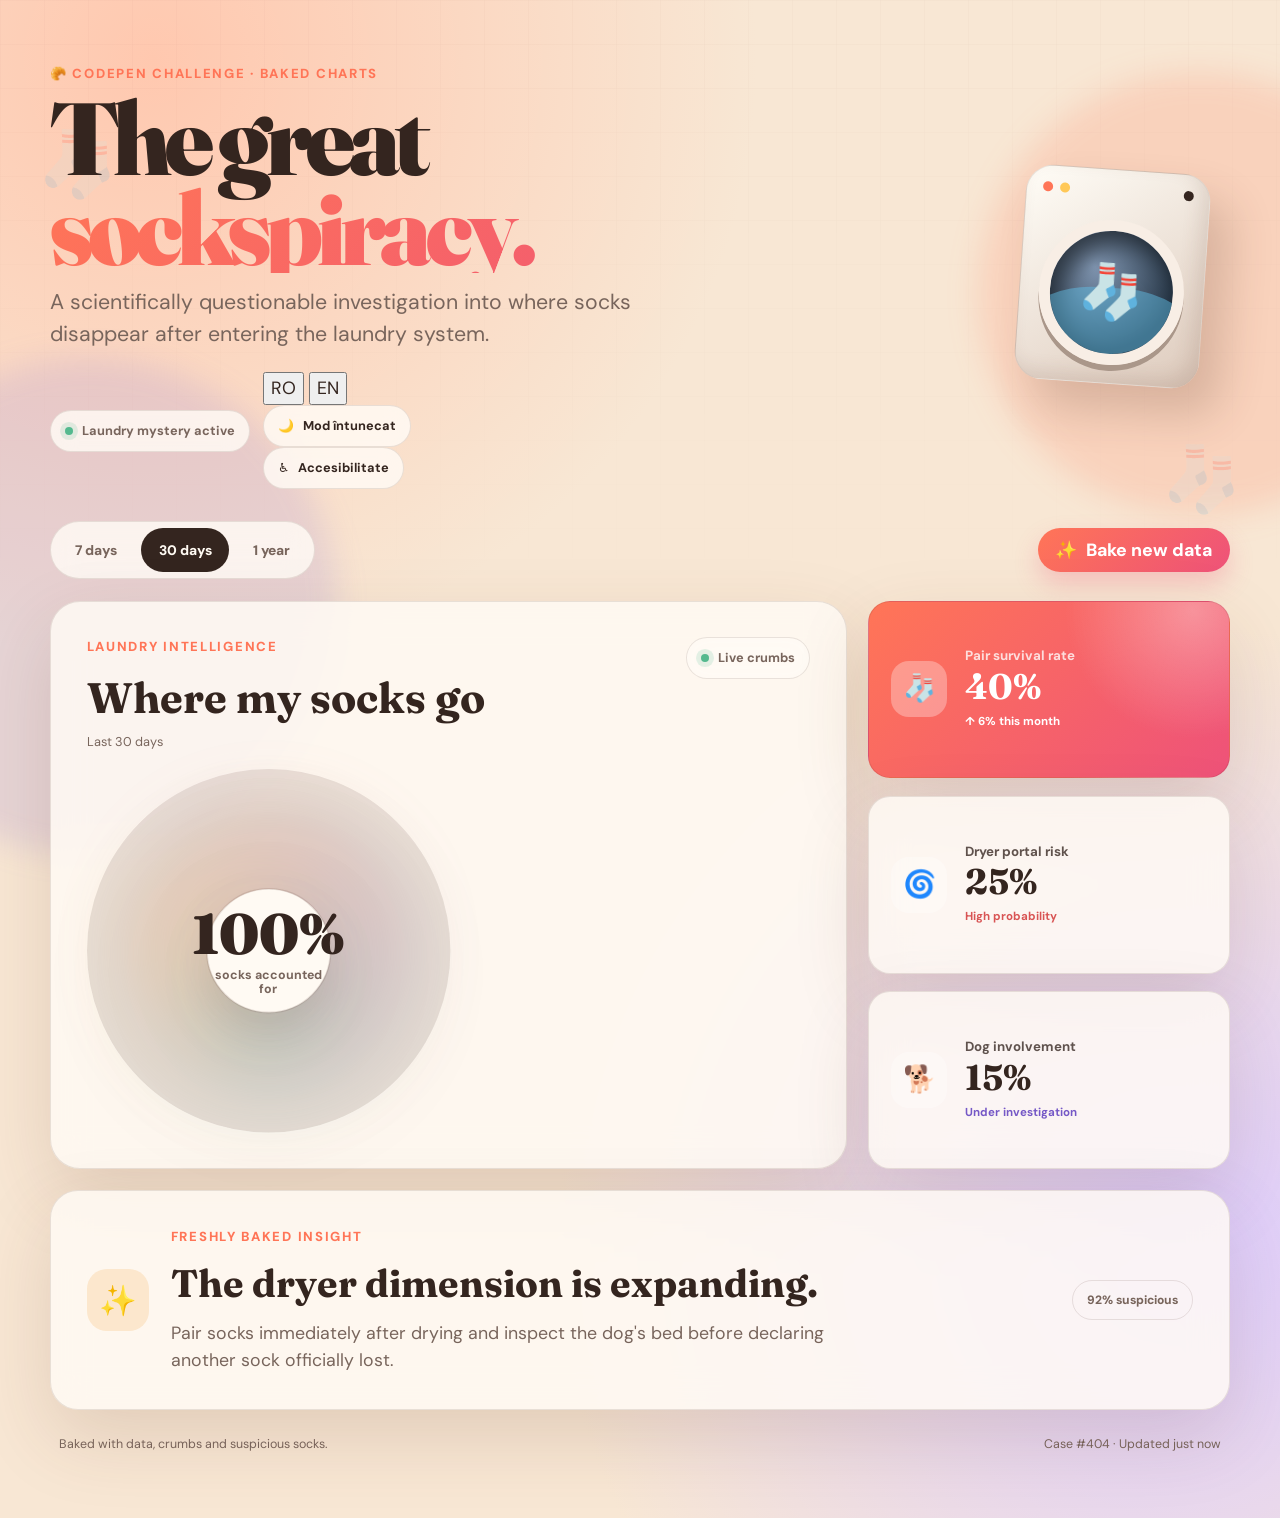
==== commit 649ccc25: "feat: add bilingual accessible SEO-ready interface" ====
--- a/index.html
+++ b/index.html
@@ -1,19 +1,31 @@
 <!doctype html>
-<html lang="en">
+<html lang="ro">
   <head>
     <meta charset="UTF-8" />
     <meta
       name="viewport"
       content="width=device-width, initial-scale=1.0"
     />
-    <meta
-      name="description"
-      content="An interactive investigation into the mystery of disappearing socks."
-    />
+    <meta name="description" content="Sockspiracy este un dashboard interactiv, bilingv și accesibil despre misterul șosetelor dispărute." />
+    <meta name="author" content="Laura Andreea Plugaru" />
+    <meta name="creator" content="LaurAi" />
+    <meta name="robots" content="index, follow, max-image-preview:large" />
+    <meta name="theme-color" content="#f8e7d4" />
+    <link rel="canonical" href="https://laurandreea10.github.io/-CodePen-Challenge-Baked-Charts/" />
+    <meta property="og:type" content="website" />
+    <meta property="og:title" content="Sockspiracy — Accessible Baked Charts" />
+    <meta property="og:description" content="Explorează un grafic interactiv RO/EN despre misterul șosetelor dispărute." />
+    <meta property="og:url" content="https://laurandreea10.github.io/-CodePen-Challenge-Baked-Charts/" />
+    <meta property="og:locale" content="ro_RO" />
+    <meta property="og:locale:alternate" content="en_US" />
+    <meta name="twitter:card" content="summary" />
 
     <link rel="stylesheet" href="./style.css" />
 
-    <title>Sockspiracy — Baked Charts</title>
+    <title>Sockspiracy — Grafic interactiv accesibil | LaurAi</title>
+    <script type="application/ld+json">
+      {"@context":"https://schema.org","@type":"SoftwareApplication","name":"Sockspiracy","alternateName":"Where My Socks Go","description":"Dashboard bilingv și accesibil pentru vizualizarea interactivă a datelor.","applicationCategory":"EducationalApplication","operatingSystem":"Any","inLanguage":["ro","en"],"isAccessibleForFree":true,"accessibilityFeature":["alternativeText","highContrastDisplay","largePrint","keyboardNavigation","reducedMotion"],"author":{"@type":"Person","name":"Laura Andreea Plugaru","alternateName":"LaurAi","url":"https://laurandreea10.github.io/codepen-portfolio/"},"url":"https://laurandreea10.github.io/-CodePen-Challenge-Baked-Charts/"}
+    </script>
   </head>
 
   <body>
@@ -52,16 +64,18 @@
               Laundry mystery active
             </span>
 
-            <button
-              class="theme-button"
-              id="themeButton"
-              type="button"
-              aria-label="Switch to dark theme"
-              aria-pressed="false"
-            >
-              <span aria-hidden="true">🌙</span>
-              <span class="theme-text">Dark mode</span>
-            </button>
+            <div class="preferences" aria-label="Preferințe">
+              <div class="language-switcher" role="group" aria-label="Language">
+                <button class="language-button active" data-language="ro" type="button" aria-pressed="true">RO</button>
+                <button class="language-button" data-language="en" type="button" aria-pressed="false">EN</button>
+              </div>
+              <button class="theme-button" id="themeButton" type="button" aria-label="Activează tema întunecată" aria-pressed="false">
+                <span aria-hidden="true">🌙</span><span class="theme-text">Mod întunecat</span>
+              </button>
+              <button class="theme-button" id="accessibilityButton" type="button" aria-expanded="false" aria-controls="accessibilityPanel">
+                <span aria-hidden="true">♿</span><span id="accessibilityButtonText">Accesibilitate</span>
+              </button>
+            </div>
           </div>
         </div>
 
@@ -78,6 +92,19 @@
           </div>
         </div>
       </header>
+
+      <section class="accessibility-panel" id="accessibilityPanel" aria-labelledby="accessibilityTitle" hidden>
+        <div class="accessibility-heading"><div><p class="label" id="displaySettings">Preferințe de afișare</p><h2 id="accessibilityTitle">Accesibilitate</h2></div>
+          <button class="close-panel" id="closeAccessibility" type="button" aria-label="Închide">×</button>
+        </div>
+        <div class="accessibility-options">
+          <button class="accessibility-option" id="contrastButton" type="button" aria-pressed="false"><span aria-hidden="true">◐</span><span><strong id="contrastTitle">Contrast ridicat</strong><small id="contrastDescription">Mărește diferența dintre text și fundal</small></span></button>
+          <button class="accessibility-option" id="fontButton" type="button" aria-pressed="false"><span aria-hidden="true">A+</span><span><strong id="fontTitle">Text mărit</strong><small id="fontDescription">Mărește textul și comenzile</small></span></button>
+          <button class="accessibility-option" id="motionButton" type="button" aria-pressed="false"><span aria-hidden="true">⏸</span><span><strong id="motionTitle">Reduce animațiile</strong><small id="motionDescription">Oprește mișcările decorative</small></span></button>
+          <button class="reset-accessibility" id="resetAccessibility" type="button">Resetează preferințele</button>
+        </div>
+      </section>
+      <div class="sr-only" id="settingsAnnouncement" aria-live="polite" aria-atomic="true"></div>
 
       <section class="toolbar" aria-label="Report controls">
         <div class="range-tabs" role="group" aria-label="Reporting period">
@@ -210,7 +237,7 @@
 
             <div>
               <p>Dog involvement</p>
-              <strong id="dogMetric">1515%</strong>
+              <strong id="dogMetric">15%</strong>
               <small class="purple-text">Under investigation</small>
             </div>
           </article>
@@ -245,361 +272,6 @@
       aria-hidden="true"
     ></div>
 
-    <script>
-      const categories = [
-        {
-          name: "Still paired",
-          description: "Safe in the drawer",
-          caption: "still paired",
-          icon: "🧦",
-          color: "#e07a5f"
-        },
-        {
-          name: "Dryer dimension",
-          description: "Portal activity detected",
-          caption: "dryer dimension",
-          icon: "🌀",
-          color: "#8d6a9f"
-        },
-        {
-          name: "Under the couch",
-          description: "Dust ecosystem",
-          caption: "under the couch",
-          icon: "🛋️",
-          color: "#3d9a8b"
-        },
-        {
-          name: "Dog's secret stash",
-          description: "Highly suspicious",
-          caption: "dog's stash",
-          icon: "🐕",
-          color: "#f2a541"
-        }
-      ];
-
-      const reports = {
-        week: {
-          title: "Last 7 days",
-          total: 20,
-          values: [45, 20, 20, 15]
-        },
-        month: {
-          title: "Last 30 days",
-          total: 40,
-          values: [40, 25, 20, 15]
-        },
-        year: {
-          title: "Last 12 months",
-          total: 128,
-          values: [36, 29, 18, 17]
-        }
-      };
-
-      const circumference = 2 * Math.PI * 25;
-
-      const chartSlices = document.querySelector("#chartSlices");
-      const legend = document.querySelector("#legend");
-      const centerValue = document.querySelector("#centerValue");
-      const centerCaption = document.querySelector("#centerCaption");
-      const announcement = document.querySelector("#chartAnnouncement");
-      const periodLabel = document.querySelector("#periodLabel");
-      const survivalMetric = document.querySelector("#survivalMetric");
-      const dryerMetric = document.querySelector("#dryerMetric");
-      const dogMetric = document.querySelector("#dogMetric");
-      const insightTitle = document.querySelector("#insightTitle");
-      const insightText = document.querySelector("#insightText");
-      const confidence = document.querySelector("#confidence");
-      const bakeButton = document.querySelector("#bakeButton");
-      const themeButton = document.querySelector("#themeButton");
-      const confettiLayer = document.querySelector("#confettiLayer");
-
-      let currentRange = "month";
-      let selectedCategory = null;
-
-      function renderChart() {
-        const report = reports[currentRange];
-        let offset = 0;
-
-        chartSlices.replaceChildren();
-        legend.replaceChildren();
-
-        report.values.forEach((value, index) => {
-          const category = categories[index];
-          const segmentLength = (value / 100) * circumference;
-
-          const circle = document.createElementNS(
-            "http://www.w3.org/2000/svg",
-            "circle"
-          );
-
-          circle.classList.add("slice");
-          circle.dataset.index = index;
-          circle.setAttribute("r", "25");
-          circle.setAttribute("cx", "50");
-          circle.setAttribute("cy", "50");
-          circle.setAttribute("stroke", category.color);
-          circle.setAttribute(
-            "stroke-dasharray",
-            `${Math.max(segmentLength - 1.1, 0)} ${circumference}`
-          );
-          circle.setAttribute("stroke-dashoffset", String(-offset));
-          circle.setAttribute("tabindex", "0");
-          circle.setAttribute("role", "button");
-          circle.setAttribute(
-            "aria-label",
-            `${category.name}: ${value} percent`
-          );
-
-          circle.style.animationDelay = `${index * 140}ms`;
-
-          chartSlices.append(circle);
-
-          const item = document.createElement("li");
-          item.dataset.index = index;
-          item.tabIndex = 0;
-          item.setAttribute("role", "button");
-          item.setAttribute(
-            "aria-label",
-            `Show ${category.name}, ${value} percent`
-          );
-
-          item.innerHTML = `
-            <span
-              class="legend-dot"
-              style="--legend-color:${category.color}"
-            ></span>
-
-            <span class="legend-copy">
-              <strong>${category.icon} ${category.name}</strong>
-              <small>${category.description}</small>
-            </span>
-
-            <b>${value}%</b>
-          `;
-
-          legend.append(item);
-          offset += segmentLength;
-        });
-
-        periodLabel.textContent = report.title;
-        survivalMetric.textContent = `${report.values[0]}%`;
-        dryerMetric.textContent = `${report.values[1]}%`;
-        dogMetric.textContent = `${report.values[3]}%`;
-
-        bindChartEvents();
-        resetSelection();
-        updateInsight();
-      }
-
-      function bindChartEvents() {
-        const slices = [...document.querySelectorAll(".slice")];
-        const items = [...legend.querySelectorAll("li")];
-
-        [...slices, ...items].forEach((element) => {
-          const index = Number(element.dataset.index);
-
-          element.addEventListener("mouseenter", () => {
-            activateCategory(index);
-          });
-
-          element.addEventListener("mouseleave", () => {
-            if (selectedCategory === null) resetSelection();
-          });
-
-          element.addEventListener("focus", () => {
-            activateCategory(index);
-          });
-
-          element.addEventListener("blur", () => {
-            if (selectedCategory === null) resetSelection();
-          });
-
-          element.addEventListener("click", () => {
-            if (selectedCategory === index) {
-              selectedCategory = null;
-              resetSelection();
-            } else {
-              selectedCategory = index;
-              activateCategory(index);
-            }
-          });
-
-          element.addEventListener("keydown", (event) => {
-            if (event.key === "Enter" || event.key === " ") {
-              event.preventDefault();
-              element.click();
-            }
-
-            if (event.key === "Escape") {
-              selectedCategory = null;
-              resetSelection();
-              element.blur();
-            }
-          });
-        });
-      }
-
-      function activateCategory(index) {
-        const report = reports[currentRange];
-        const category = categories[index];
-        const value = report.values[index];
-        const amount = Math.round((value / 100) * report.total);
-
-        document.querySelectorAll(".slice").forEach((slice, position) => {
-          slice.classList.toggle("active", position === index);
-          slice.classList.toggle("muted", position !== index);
-        });
-
-        legend.querySelectorAll("li").forEach((item, position) => {
-          item.classList.toggle("active", position === index);
-          item.classList.toggle("muted", position !== index);
-        });
-
-        centerValue.textContent = `${value}%`;
-        centerCaption.textContent = category.caption;
-
-        announcement.textContent =
-          `${category.name}: ${value} percent, approximately ` +
-          `${amount} tracked socks. ${category.description}.`;
-      }
-
-      function resetSelection() {
-        document.querySelectorAll(".slice").forEach((slice) => {
-          slice.classList.remove("active", "muted");
-        });
-
-        legend.querySelectorAll("li").forEach((item) => {
-          item.classList.remove("active", "muted");
-        });
-
-        centerValue.textContent = reports[currentRange].total;
-        centerCaption.textContent = "socks tracked";
-        announcement.textContent = "All sock categories are displayed.";
-      }
-
-      function updateInsight() {
-        const values = reports[currentRange].values;
-        const missingValues = values.slice(1);
-        const highestMissing = Math.max(...missingValues);
-        const index = values.indexOf(highestMissing);
-        const category = categories[index];
-
-        insightTitle.textContent = `${category.name} leads the mystery.`;
-
-        insightText.textContent =
-          `${category.description}. It currently accounts for ` +
-          `${highestMissing}% of missing socks. Immediate investigation ` +
-          `and emergency sock pairing are recommended.`;
-
-        confidence.textContent =
-          `${Math.min(99, 65 + highestMissing)}% suspicious`;
-      }
-
-      function randomValues() {
-        const paired = randomNumber(32, 52);
-        const dryer = randomNumber(18, 30);
-        const couch = randomNumber(12, 24);
-        const dog = 100 - paired - dryer - couch;
-
-        if (dog < 8 || dog > 25) return randomValues();
-
-        return [paired, dryer, couch, dog];
-      }
-
-      function randomNumber(minimum, maximum) {
-        return Math.floor(
-          Math.random() * (maximum - minimum + 1) + minimum
-        );
-      }
-
-      function launchConfetti() {
-        if (
-          window.matchMedia("(prefers-reduced-motion: reduce)").matches
-        ) {
-          return;
-        }
-
-        const colors = categories.map((category) => category.color);
-
-        for (let index = 0; index < 35; index += 1) {
-          const piece = document.createElement("span");
-
-          piece.className = "confetti";
-          piece.style.left = `${Math.random() * 100}%`;
-          piece.style.background =
-            colors[Math.floor(Math.random() * colors.length)];
-          piece.style.animationDelay = `${Math.random() * 300}ms`;
-
-          confettiLayer.append(piece);
-          piece.addEventListener("animationend", () => piece.remove());
-        }
-      }
-
-      document.querySelectorAll(".range-button").forEach((button) => {
-        button.addEventListener("click", () => {
-          document
-            .querySelector(".range-button.active")
-            ?.classList.remove("active");
-
-          button.classList.add("active");
-          currentRange = button.dataset.range;
-          selectedCategory = null;
-
-          renderChart();
-        });
-      });
-
-      bakeButton.addEventListener("click", () => {
-        reports[currentRange].values = randomValues();
-        selectedCategory = null;
-
-        renderChart();
-        launchConfetti();
-
-        document.querySelector("#updatedTime").textContent =
-          "Case #404 · Freshly baked just now";
-      });
-
-      themeButton.addEventListener("click", () => {
-        const darkMode =
-          document.documentElement.dataset.theme === "dark";
-
-        const newTheme = darkMode ? "light" : "dark";
-
-        document.documentElement.dataset.theme = newTheme;
-        localStorage.setItem("sockspiracy-theme", newTheme);
-
-        themeButton.setAttribute(
-          "aria-pressed",
-          String(newTheme === "dark")
-        );
-
-        themeButton.setAttribute(
-          "aria-label",
-          newTheme === "dark"
-            ? "Switch to light theme"
-            : "Switch to dark theme"
-        );
-
-        themeButton.querySelector("[aria-hidden]").textContent =
-          newTheme === "dark" ? "☀️" : "🌙";
-
-        themeButton.querySelector(".theme-text").textContent =
-          newTheme === "dark" ? "Light mode" : "Dark mode";
-      });
-
-      const savedTheme = localStorage.getItem("sockspiracy-theme");
-
-      if (savedTheme === "dark") {
-        document.documentElement.dataset.theme = "dark";
-        themeButton.setAttribute("aria-pressed", "true");
-        themeButton.setAttribute("aria-label", "Switch to light theme");
-        themeButton.querySelector("[aria-hidden]").textContent = "☀️";
-        themeButton.querySelector(".theme-text").textContent =
-          "Light mode";
-      }
-
-      renderChart();
-    </script>
+    <script src="./javascript" defer></script>
   </body>
 </html>
--- a/style.css
+++ b/style.css
@@ -4,20 +4,34 @@
   color-scheme: light;
 
   --background: #f8e7d4;
-  --surface: rgba(255, 251, 245, 0.82);
+  --surface: rgba(255, 251, 245, 0.84);
   --surface-solid: #fffaf3;
   --text: #34251f;
   --muted: #78655c;
   --border: rgba(74, 46, 34, 0.12);
 
+  --paired: #e07a5f;
+  --dryer: #8d6a9f;
+  --couch: #3d9a8b;
+  --dog: #f2a541;
+
   --orange: #ff7557;
-  --yellow: #ffc857;
-  --purple: #8c70da;
+  --pink: #ee5279;
   --green: #54b98e;
-  --pink: #ee5279;
 
   --shadow: 0 28px 75px rgba(102, 57, 36, 0.15);
-  --small-shadow: 0 15px 35px rgba(102, 57, 36, 0.1);
+}
+
+[data-theme="dark"] {
+  color-scheme: dark;
+
+  --background: #191419;
+  --surface: rgba(43, 33, 40, 0.88);
+  --surface-solid: #2c2229;
+  --text: #fff7ef;
+  --muted: #cbbab3;
+  --border: rgba(255, 255, 255, 0.11);
+  --shadow: 0 28px 75px rgba(0, 0, 0, 0.35);
 }
 
 * {
@@ -26,6 +40,10 @@
 
 html {
   scroll-behavior: smooth;
+  font:
+    clamp(1rem, 0.95rem + 0.2vw, 1.12rem) / 1.5 "DM Sans",
+    system-ui,
+    sans-serif;
 }
 
 body {
@@ -34,24 +52,41 @@
   overflow-x: hidden;
   color: var(--text);
   background:
-    radial-gradient(circle at 10% 5%, #ffc8af, transparent 34rem),
-    radial-gradient(circle at 92% 80%, #ddccff, transparent 35rem),
+    radial-gradient(circle at 12% 4%, #ffc8af, transparent 34rem),
+    radial-gradient(circle at 92% 82%, #ddccff, transparent 35rem),
     var(--background);
-  font:
-    clamp(1rem, 0.95rem + 0.2vw, 1.12rem) / 1.5 "DM Sans",
-    system-ui,
-    sans-serif;
+  transition:
+    color 250ms ease,
+    background-color 250ms ease;
+}
+
+[data-theme="dark"] body {
+  background:
+    radial-gradient(circle at 12% 4%, #572b39, transparent 34rem),
+    radial-gradient(circle at 92% 82%, #332759, transparent 35rem),
+    var(--background);
+}
+
+button {
+  color: inherit;
+  font: inherit;
+}
+
+button:focus-visible,
+[tabindex]:focus-visible {
+  outline: 4px solid rgba(141, 106, 159, 0.4);
+  outline-offset: 4px;
 }
 
 .skip-link {
   position: fixed;
-  z-index: 100;
+  z-index: 200;
   top: 1rem;
   left: 1rem;
   padding: 0.8rem 1rem;
   border-radius: 12px;
   color: white;
-  background: var(--text);
+  background: #251b18;
   transform: translateY(-180%);
 }
 
@@ -59,14 +94,14 @@
   transform: translateY(0);
 }
 
-.background,
+.background-effects,
 .grid {
   position: fixed;
   inset: 0;
   pointer-events: none;
 }
 
-.background {
+.background-effects {
   z-index: -1;
   overflow: hidden;
 }
@@ -77,14 +112,13 @@
     linear-gradient(rgba(80, 53, 42, 0.08) 1px, transparent 1px),
     linear-gradient(90deg, rgba(80, 53, 42, 0.08) 1px, transparent 1px);
   background-size: 44px 44px;
-  mask-image: linear-gradient(to bottom, black, transparent 75%);
+  mask-image: linear-gradient(to bottom, black, transparent 80%);
 }
 
 .blob {
   position: absolute;
-  display: block;
   border-radius: 50%;
-  filter: blur(10px);
+  filter: blur(15px);
   animation: blob-float 10s ease-in-out infinite alternate;
 }
 
@@ -97,30 +131,28 @@
 }
 
 .blob-two {
-  bottom: 8%;
+  bottom: 5%;
   left: -9rem;
   width: 28rem;
   height: 28rem;
-  background: rgba(140, 112, 218, 0.15);
+  background: rgba(140, 112, 218, 0.16);
   animation-delay: -4s;
 }
 
 .floating-sock {
   position: absolute;
-  opacity: 0.18;
+  opacity: 0.16;
   font-size: clamp(2rem, 5vw, 4rem);
-  filter: grayscale(0.2);
   animation: sock-float 7s ease-in-out infinite;
 }
 
 .sock-one {
-  top: 12%;
+  top: 13%;
   left: 3%;
-  transform: rotate(-25deg);
 }
 
 .sock-two {
-  top: 45%;
+  top: 48%;
   right: 3%;
   animation-delay: -2s;
 }
@@ -142,7 +174,7 @@
   grid-template-columns: minmax(0, 1fr) 210px;
   align-items: center;
   gap: clamp(2rem, 6vw, 5rem);
-  margin-bottom: 2rem;
+  margin-bottom: 1.8rem;
 }
 
 .eyebrow,
@@ -191,27 +223,49 @@
   font-size: clamp(1rem, 2vw, 1.2rem);
 }
 
-.status {
-  display: inline-flex;
+.hero-actions,
+.status,
+.theme-button,
+.live-pill {
+  display: flex;
   align-items: center;
-  gap: 0.55rem;
+}
+
+.hero-actions {
+  flex-wrap: wrap;
+  gap: 0.7rem;
+}
+
+.status,
+.theme-button,
+.live-pill {
+  gap: 0.5rem;
+  min-height: 42px;
   padding: 0.55rem 0.8rem;
   border: 1px solid var(--border);
   border-radius: 999px;
-  background: rgba(255, 250, 243, 0.48);
-  color: var(--muted);
+  background: var(--surface);
   font-size: 0.72rem;
   font-weight: 700;
   backdrop-filter: blur(12px);
 }
 
-.status-dot {
+.status {
+  color: var(--muted);
+}
+
+.status-dot,
+.live-pill > span {
   width: 8px;
   height: 8px;
   border-radius: 50%;
   background: var(--green);
   box-shadow: 0 0 0 5px rgba(84, 185, 142, 0.16);
   animation: pulse 2s infinite;
+}
+
+.theme-button {
+  cursor: pointer;
 }
 
 .laundry-machine {
@@ -242,12 +296,12 @@
 }
 
 .machine-controls span:nth-child(2) {
-  background: var(--yellow);
+  background: #ffc857;
 }
 
 .machine-controls span:nth-child(3) {
   margin-left: auto;
-  background: var(--text);
+  background: #34251f;
 }
 
 .machine-door {
@@ -281,6 +335,66 @@
   animation: sock-spin 2.5s linear infinite;
 }
 
+.toolbar {
+  display: flex;
+  align-items: center;
+  justify-content: space-between;
+  gap: 1rem;
+  margin-bottom: 1.2rem;
+}
+
+.range-tabs {
+  display: flex;
+  gap: 0.35rem;
+  padding: 0.35rem;
+  border: 1px solid var(--border);
+  border-radius: 999px;
+  background: var(--surface);
+  backdrop-filter: blur(14px);
+}
+
+.range-button,
+.bake-button {
+  min-height: 44px;
+  border: 0;
+  cursor: pointer;
+  font-weight: 800;
+  transition:
+    transform 180ms ease,
+    box-shadow 180ms ease,
+    background 180ms ease;
+}
+
+.range-button {
+  padding-inline: 1rem;
+  border-radius: 999px;
+  color: var(--muted);
+  background: transparent;
+  font-size: 0.78rem;
+}
+
+.range-button.active {
+  color: var(--surface-solid);
+  background: var(--text);
+}
+
+.bake-button {
+  display: inline-flex;
+  align-items: center;
+  gap: 0.5rem;
+  padding-inline: 1rem;
+  border-radius: 999px;
+  color: white;
+  background: linear-gradient(135deg, var(--orange), var(--pink));
+  box-shadow: 0 12px 25px rgba(238, 82, 121, 0.25);
+}
+
+.range-button:hover,
+.bake-button:hover,
+.theme-button:hover {
+  transform: translateY(-2px);
+}
+
 .dashboard {
   display: grid;
   grid-template-columns: minmax(0, 1.65fr) minmax(250px, 0.75fr);
@@ -304,177 +418,199 @@
 
 .card-header {
   display: flex;
-  align-items: flex-start;
   justify-content: space-between;
   gap: 1rem;
 }
 
 .card-header h2 {
-  margin-bottom: 0;
+  margin-bottom: 0.15rem;
   font-size: clamp(1.6rem, 4vw, 2.4rem);
 }
 
+.period {
+  margin: 0;
+  color: var(--muted);
+  font-size: 0.72rem;
+}
+
 .live-pill {
-  display: inline-flex;
+  align-self: flex-start;
+  color: var(--muted);
+  white-space: nowrap;
+}
+
+.chart-content {
+  display: grid;
+  grid-template-columns: minmax(250px, 1fr) minmax(220px, 0.85fr);
   align-items: center;
-  gap: 0.45rem;
-  flex: 0 0 auto;
-  padding: 0.45rem 0.7rem;
-  border: 1px solid var(--border);
-  border-radius: 999px;
-  color: var(--muted);
-  font-size: 0.67rem;
-  font-weight: 700;
-}
-
-.live-pill span {
-  width: 8px;
-  height: 8px;
-  border-radius: 50%;
-  background: var(--green);
-  box-shadow: 0 0 0 5px rgba(84, 185, 142, 0.15);
-}
-
-.chart-frame {
+  gap: clamp(1rem, 4vw, 3rem);
+  margin-top: 1rem;
+}
+
+.chart-wrap {
   position: relative;
   display: grid;
-  width: min(100%, 470px);
-  min-height: 400px;
-  margin: 0.5rem auto 0;
+  width: min(100%, 430px);
+  aspect-ratio: 1;
+  margin-inline: auto;
   place-items: center;
   isolation: isolate;
 }
 
-.chart-frame img {
-  position: relative;
-  z-index: 2;
-  display: block;
-  width: 100%;
-  max-height: 420px;
-  padding: 0;
-  border-radius: 24px;
-  object-fit: contain;
-  background: transparent;
-  filter: drop-shadow(0 20px 24px rgba(80, 48, 34, 0.14));
-  animation: chart-arrival 900ms cubic-bezier(0.22, 1, 0.36, 1) both;
-}
-
-.chart-glow {
+.chart-wrap::before {
   position: absolute;
-  z-index: 0;
-  width: 72%;
+  z-index: -1;
+  width: 78%;
   aspect-ratio: 1;
   border-radius: 50%;
   background:
     conic-gradient(
-      from 20deg,
-      rgba(255, 117, 87, 0.25),
-      rgba(255, 200, 87, 0.22),
-      rgba(140, 112, 218, 0.22),
-      rgba(84, 185, 142, 0.22),
-      rgba(255, 117, 87, 0.25)
+      var(--paired),
+      var(--dryer),
+      var(--couch),
+      var(--dog),
+      var(--paired)
     );
-  filter: blur(35px);
+  content: "";
+  opacity: 0.2;
+  filter: blur(38px);
   animation: glow-spin 12s linear infinite;
 }
 
-.chart-center {
+.pie {
+  width: 100%;
+  overflow: visible;
+  filter: drop-shadow(0 22px 25px rgba(74, 44, 34, 0.18));
+}
+
+.chart-track {
+  fill: none;
+  stroke: var(--border);
+  stroke-width: 50;
+}
+
+.slice {
+  opacity: 0;
+  stroke-linejoin: round;
+  transform-box: fill-box;
+  transform-origin: center;
+  animation: slice-bloom 850ms cubic-bezier(0.22, 1, 0.36, 1) forwards;
+  transition:
+    opacity 180ms ease,
+    filter 180ms ease;
+}
+
+.slice:hover,
+.slice:focus-visible,
+.slice.active {
+  cursor: pointer;
+  filter:
+    brightness(1.08)
+    drop-shadow(0 3px 3px rgba(74, 44, 34, 0.3));
+  outline: none;
+}
+
+.slice.muted {
+  opacity: 0.35 !important;
+}
+
+.pie-center {
+  fill: var(--surface-solid);
+  stroke: var(--border);
+  stroke-width: 0.5;
+}
+
+.center-label {
   position: absolute;
-  z-index: 3;
-  display: none;
-  width: 120px;
+  display: grid;
+  width: 31%;
   aspect-ratio: 1;
-  border: 1px solid var(--border);
-  border-radius: 50%;
   place-content: center;
+  padding: 0.4rem;
   text-align: center;
-  background: var(--surface-solid);
-  box-shadow: inset 0 0 22px rgba(255, 117, 87, 0.08);
-}
-
-.chart-center strong {
-  display: block;
-  font-family: "Fraunces", serif;
-  font-size: 2.7rem;
+  pointer-events: none;
+}
+
+.center-label .pct {
+  font-family: "Fraunces", Georgia, serif;
+  font-size: clamp(1.7rem, 5vw, 3.2rem);
+  font-weight: 900;
   line-height: 1;
 }
 
-.chart-center span {
-  display: block;
-  margin-top: 0.25rem;
+.center-label .cap {
+  max-width: 12ch;
+  margin: 0.35rem auto 0;
   color: var(--muted);
-  font-size: 0.62rem;
+  font-size: clamp(0.5rem, 1.3vw, 0.7rem);
   font-weight: 700;
+  line-height: 1.15;
 }
 
 .legend {
   display: grid;
-  grid-template-columns: 1fr 1fr;
   gap: 0.7rem;
-}
-
-.legend-item {
-  display: grid;
-  grid-template-columns: 42px 1fr auto;
+  margin: 0;
+  padding: 0;
+  list-style: none;
+}
+
+.legend li {
+  display: grid;
+  grid-template-columns: 13px minmax(0, 1fr) auto;
   align-items: center;
   gap: 0.75rem;
-  padding: 0.75rem;
+  padding: 0.82rem;
   border: 1px solid transparent;
   border-radius: 17px;
+  cursor: pointer;
   transition:
-    transform 180ms ease,
     border-color 180ms ease,
-    background 180ms ease;
-}
-
-.legend-item:hover {
+    background 180ms ease,
+    opacity 180ms ease,
+    transform 180ms ease;
+}
+
+.legend li:hover,
+.legend li:focus-visible,
+.legend li.active {
   border-color: var(--border);
-  background: rgba(255, 255, 255, 0.35);
-  transform: translateY(-3px);
-}
-
-.legend-icon {
-  display: grid;
-  width: 42px;
-  aspect-ratio: 1;
-  border-radius: 14px;
-  place-items: center;
-  font-size: 1.15rem;
-}
-
-.legend-item.orange .legend-icon {
-  background: rgba(255, 117, 87, 0.16);
-}
-
-.legend-item.yellow .legend-icon {
-  background: rgba(255, 200, 87, 0.2);
-}
-
-.legend-item.purple .legend-icon {
-  background: rgba(140, 112, 218, 0.16);
-}
-
-.legend-item.green .legend-icon {
-  background: rgba(84, 185, 142, 0.16);
-}
-
-.legend-item strong,
-.legend-item small {
+  background: rgba(255, 255, 255, 0.3);
+  outline: none;
+  transform: translateX(5px);
+}
+
+.legend li.muted {
+  opacity: 0.42;
+}
+
+.legend-dot {
+  width: 13px;
+  height: 13px;
+  border-radius: 5px;
+  background: var(--legend-color);
+  box-shadow:
+    0 0 0 5px
+    color-mix(in srgb, var(--legend-color), transparent 82%);
+}
+
+.legend-copy strong,
+.legend-copy small {
   display: block;
 }
 
-.legend-item strong {
+.legend-copy strong {
   font-size: 0.8rem;
 }
 
-.legend-item small {
+.legend-copy small {
   color: var(--muted);
-  font-size: 0.64rem;
-}
-
-.legend-item b {
-  font-family: "Fraunces", serif;
-  font-size: 1.15rem;
+  font-size: 0.63rem;
+}
+
+.legend b {
+  font-family: "Fraunces", Georgia, serif;
+  font-size: 1.12rem;
 }
 
 .metrics {
@@ -489,14 +625,11 @@
   min-height: 130px;
   padding: 1.25rem;
   border-radius: 22px;
-  transition:
-    transform 200ms ease,
-    box-shadow 200ms ease;
+  transition: transform 200ms ease;
 }
 
 .metric:hover {
   transform: translateY(-5px) rotate(-0.5deg);
-  box-shadow: 0 24px 55px rgba(102, 57, 36, 0.17);
 }
 
 .metric.featured {
@@ -515,7 +648,6 @@
   flex: 0 0 auto;
   width: 56px;
   aspect-ratio: 1;
-  border: 1px solid var(--border);
   border-radius: 18px;
   place-items: center;
   background: rgba(255, 255, 255, 0.3);
@@ -524,7 +656,6 @@
 
 .metric p {
   margin-bottom: 0.05rem;
-  color: inherit;
   font-size: 0.75rem;
   font-weight: 700;
   opacity: 0.78;
@@ -532,46 +663,32 @@
 
 .metric strong {
   display: block;
-  font-family: "Fraunces", serif;
+  font-family: "Fraunces", Georgia, serif;
   font-size: 2rem;
   line-height: 1.1;
 }
 
 .metric small {
-  color: inherit;
   font-size: 0.65rem;
   font-weight: 700;
 }
 
-.metric .danger {
+.danger {
   color: #d85454;
 }
 
-.metric .purple-text {
+.purple-text {
   color: #7558c6;
 }
 
 .insight {
-  position: relative;
   display: grid;
   grid-template-columns: auto 1fr auto;
   align-items: center;
   gap: 1.25rem;
   margin-top: 1.2rem;
   padding: clamp(1.25rem, 4vw, 2rem);
-  overflow: hidden;
   border-radius: 28px;
-}
-
-.insight::before {
-  position: absolute;
-  right: -90px;
-  bottom: -130px;
-  width: 270px;
-  height: 270px;
-  border-radius: 50%;
-  background: rgba(255, 200, 87, 0.2);
-  content: "";
 }
 
 .insight-icon {
@@ -580,7 +697,7 @@
   aspect-ratio: 1;
   border-radius: 20px;
   place-items: center;
-  background: rgba(255, 200, 87, 0.22);
+  background: rgba(242, 165, 65, 0.2);
   font-size: 1.7rem;
 }
 
@@ -596,13 +713,10 @@
 }
 
 .confidence {
-  position: relative;
-  z-index: 1;
   padding: 0.55rem 0.8rem;
   border: 1px solid var(--border);
   border-radius: 999px;
   color: var(--muted);
-  background: rgba(255, 255, 255, 0.35);
   font-size: 0.68rem;
   font-weight: 800;
   white-space: nowrap;
@@ -621,27 +735,68 @@
   margin-bottom: 0;
 }
 
-.visually-hidden {
+.confetti-layer {
+  position: fixed;
+  inset: 0;
+  z-index: 300;
+  overflow: hidden;
+  pointer-events: none;
+}
+
+.confetti {
+  position: absolute;
+  top: -25px;
+  width: 10px;
+  height: 16px;
+  border-radius: 3px;
+  animation: confetti-fall 1.5s ease-in forwards;
+}
+
+.fallback-chart {
+  display: block;
+  width: min(100%, 430px);
+  margin: 1rem auto;
+}
+
+.sr-only {
   position: absolute;
   width: 1px;
   height: 1px;
+  margin: -1px;
   padding: 0;
-  margin: -1px;
   overflow: hidden;
   clip: rect(0 0 0 0);
   white-space: nowrap;
-  border: 0;
-}
-
-@keyframes chart-arrival {
+}
+
+@keyframes slice-bloom {
   from {
     opacity: 0;
-    transform: scale(0.75) rotate(-8deg);
+    transform: scale(0.55);
   }
 
   to {
     opacity: 1;
-    transform: scale(1) rotate(0);
+    transform: scale(1);
+  }
+}
+
+@keyframes machine-float {
+  50% {
+    transform: translateY(-10px) rotate(1deg);
+  }
+}
+
+@keyframes sock-spin {
+  to {
+    transform: rotate(720deg);
+  }
+}
+
+@keyframes water-spin,
+glow-spin {
+  to {
+    transform: rotate(360deg);
   }
 }
 
@@ -651,24 +806,6 @@
   }
 }
 
-@keyframes machine-float {
-  50% {
-    transform: translateY(-10px) rotate(1deg);
-  }
-}
-
-@keyframes sock-spin {
-  to {
-    transform: rotate(720deg);
-  }
-}
-
-@keyframes water-spin {
-  to {
-    transform: rotate(360deg);
-  }
-}
-
 @keyframes sock-float {
   50% {
     transform: translateY(-25px) rotate(15deg);
@@ -687,6 +824,13 @@
   }
 }
 
+@keyframes confetti-fall {
+  to {
+    opacity: 0;
+    transform: translateY(105vh) rotate(720deg);
+  }
+}
+
 @media (max-width: 850px) {
   .dashboard {
     grid-template-columns: 1fr;
@@ -705,7 +849,7 @@
 @media (max-width: 680px) {
   .app {
     width: min(100% - 1rem, 1180px);
-    padding-top: 1.2rem;
+    padding-top: 1rem;
   }
 
   .hero {
@@ -720,12 +864,26 @@
     font-size: clamp(3rem, 16vw, 5rem);
   }
 
-  .chart-frame {
-    min-height: 300px;
-  }
-
-  .legend {
+  .toolbar {
+    align-items: stretch;
+    flex-direction: column;
+  }
+
+  .range-tabs {
+    display: grid;
+    grid-template-columns: repeat(3, 1fr);
+  }
+
+  .bake-button {
+    justify-content: center;
+  }
+
+  .chart-content {
     grid-template-columns: 1fr;
+  }
+
+  .chart-wrap {
+    width: min(100%, 360px);
   }
 
   .metrics {
@@ -753,21 +911,21 @@
   }
 }
 
-@media (max-width: 400px) {
+@media (max-width: 420px) {
   .card-header {
     flex-direction: column;
   }
 
-  .chart-card {
-    padding-inline: 0.9rem;
-  }
-
-  .chart-frame {
-    min-height: 260px;
-  }
-
-  .insight {
-    grid-template-columns: 1fr;
+  .live-pill {
+    display: none;
+  }
+
+  .legend li {
+    padding-inline: 0.6rem;
+  }
+
+  .theme-text {
+    display: none;
   }
 }
 
@@ -777,7 +935,12 @@
   *::after {
     scroll-behavior: auto !important;
     animation-duration: 0.01ms !important;
+    animation-delay: 0ms !important;
     animation-iteration-count: 1 !important;
     transition-duration: 0.01ms !important;
   }
-}
+
+  .slice {
+    opacity: 1;
+  }
+}
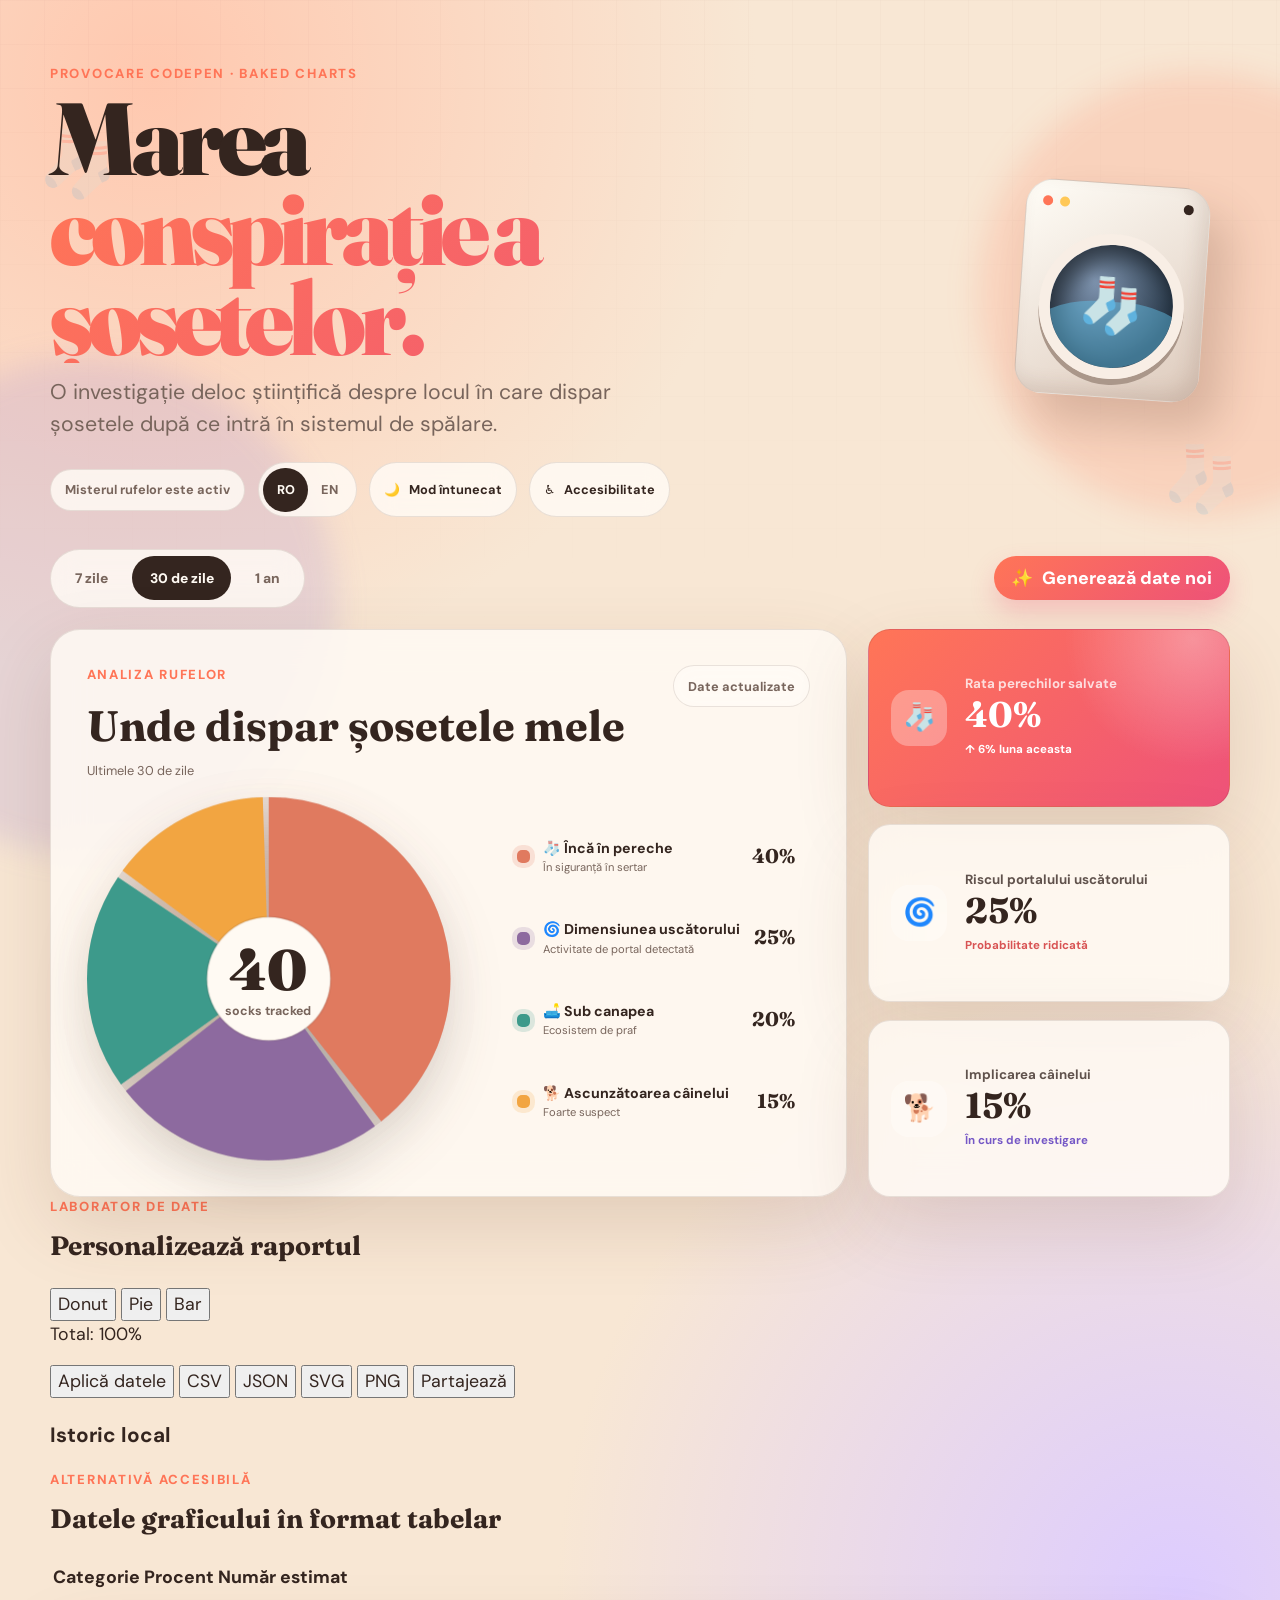
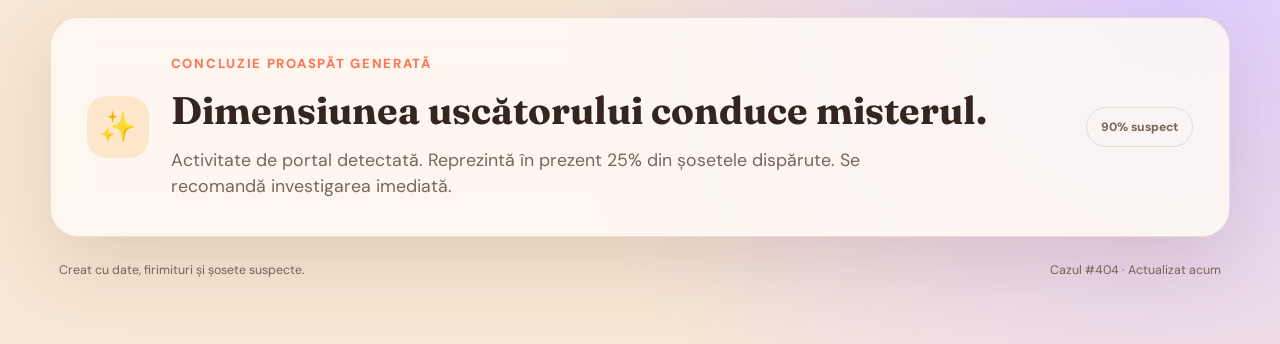
==== commit fbc41e67: "feat: add data studio, accessible table and multilingual SEO" ====
--- a/index.html
+++ b/index.html
@@ -1,5 +1,5 @@
 <!doctype html>
-<html lang="ro">
+<html lang="ro" data-page-language="ro">
   <head>
     <meta charset="UTF-8" />
     <meta
@@ -12,6 +12,10 @@
     <meta name="robots" content="index, follow, max-image-preview:large" />
     <meta name="theme-color" content="#f8e7d4" />
     <link rel="canonical" href="https://laurandreea10.github.io/-CodePen-Challenge-Baked-Charts/" />
+    <link rel="alternate" hreflang="ro" href="https://laurandreea10.github.io/-CodePen-Challenge-Baked-Charts/" />
+    <link rel="alternate" hreflang="en" href="https://laurandreea10.github.io/-CodePen-Challenge-Baked-Charts/en.html" />
+    <link rel="alternate" hreflang="x-default" href="https://laurandreea10.github.io/-CodePen-Challenge-Baked-Charts/" />
+    <link rel="icon" href="./favicon.svg" type="image/svg+xml" />
     <meta property="og:type" content="website" />
     <meta property="og:title" content="Sockspiracy — Accessible Baked Charts" />
     <meta property="og:description" content="Explorează un grafic interactiv RO/EN despre misterul șosetelor dispărute." />
@@ -28,7 +32,7 @@
     </script>
   </head>
 
-  <body>
+  <body data-default-language="ro">
     <a class="skip-link" href="#mainChart">Skip to chart</a>
 
     <div class="background-effects" aria-hidden="true">
@@ -244,6 +248,35 @@
         </aside>
       </section>
 
+      <section class="data-studio" aria-labelledby="studioTitle">
+        <div class="studio-header">
+          <div><p class="label" id="studioLabel">Laborator de date</p><h2 id="studioTitle">Personalizează raportul</h2></div>
+          <div class="chart-type" role="group" aria-label="Tip grafic">
+            <button class="chart-type-button active" data-chart-type="donut" type="button" aria-pressed="true">Donut</button>
+            <button class="chart-type-button" data-chart-type="pie" type="button" aria-pressed="false">Pie</button>
+            <button class="chart-type-button" data-chart-type="bar" type="button" aria-pressed="false">Bar</button>
+          </div>
+        </div>
+        <form id="dataForm">
+          <div class="data-inputs" id="dataInputs"></div>
+          <p class="total-status" id="totalStatus" role="status">Total: 100%</p>
+          <div class="studio-actions">
+            <button class="secondary-button" type="submit" id="applyData">Aplică datele</button>
+            <button class="secondary-button" type="button" id="exportCsv">CSV</button>
+            <button class="secondary-button" type="button" id="exportJson">JSON</button>
+            <button class="secondary-button" type="button" id="exportSvg">SVG</button>
+            <button class="secondary-button" type="button" id="exportPng">PNG</button>
+            <button class="secondary-button" type="button" id="shareReport">Partajează</button>
+          </div>
+        </form>
+        <div class="history-block"><h3 id="historyTitle">Istoric local</h3><ol id="reportHistory"></ol></div>
+      </section>
+
+      <section class="accessible-data" aria-labelledby="tableTitle">
+        <div><p class="label" id="tableLabel">Alternativă accesibilă</p><h2 id="tableTitle">Datele graficului în format tabelar</h2></div>
+        <div class="table-scroll"><table><caption class="sr-only">Distribuția șosetelor</caption><thead><tr><th scope="col" id="categoryHeader">Categorie</th><th scope="col" id="percentHeader">Procent</th><th scope="col" id="amountHeader">Număr estimat</th></tr></thead><tbody id="dataTableBody"></tbody></table></div>
+      </section>
+
       <section class="insight">
         <div class="insight-icon" aria-hidden="true">✨</div>
 
@@ -272,6 +305,6 @@
       aria-hidden="true"
     ></div>
 
-    <script src="./javascript" defer></script>
+    <script src="./script.js" defer></script>
   </body>
 </html>
--- a/style.css
+++ b/style.css
@@ -793,8 +793,7 @@
   }
 }
 
-@keyframes water-spin,
-glow-spin {
+@keyframes water-spin {
   to {
     transform: rotate(360deg);
   }
@@ -944,3 +943,28 @@
     opacity: 1;
   }
 }
+
+.preferences{display:flex;flex-wrap:wrap;gap:.65rem}
+.language-switcher{display:flex;padding:.25rem;border:1px solid var(--border);border-radius:999px;background:var(--surface)}
+.language-button,.close-panel,.accessibility-option,.reset-accessibility{min-width:44px;min-height:44px;color:inherit;font:inherit;cursor:pointer}
+.language-button{padding:.45rem .75rem;border:0;border-radius:999px;background:transparent;color:var(--muted);font-size:.72rem;font-weight:800}
+.language-button.active{color:var(--surface-solid);background:var(--text)}
+.accessibility-panel{margin-bottom:1.2rem;padding:clamp(1.2rem,4vw,2rem);border:2px solid var(--border);border-radius:26px;background:var(--surface-solid);box-shadow:var(--shadow)}
+.accessibility-panel[hidden]{display:none}
+.accessibility-heading{display:flex;align-items:flex-start;justify-content:space-between;gap:1rem;margin-bottom:1rem}
+.accessibility-heading h2{margin:0}.close-panel{display:grid;width:44px;padding:0;border:1px solid var(--border);border-radius:50%;place-items:center;background:transparent;font-size:1.5rem}
+.accessibility-options{display:grid;grid-template-columns:repeat(3,1fr);gap:.8rem}
+.accessibility-option{display:grid;grid-template-columns:45px 1fr;align-items:center;gap:.8rem;padding:1rem;border:2px solid var(--border);border-radius:18px;background:var(--surface);text-align:left}
+.accessibility-option>span:first-child{display:grid;width:45px;aspect-ratio:1;border-radius:14px;place-items:center;background:rgba(141,106,159,.14);font-weight:900}
+.accessibility-option strong,.accessibility-option small{display:block}.accessibility-option small{margin-top:.15rem;color:var(--muted);font-size:.68rem}
+.accessibility-option[aria-pressed="true"]{border-color:var(--dryer);background:rgba(141,106,159,.13)}
+.reset-accessibility{grid-column:1/-1;padding:.7rem 1rem;border:1px solid var(--border);border-radius:999px;background:transparent;font-weight:800}
+html.high-contrast{--background:#000;--surface:#000;--surface-solid:#000;--text:#fff;--muted:#fff;--border:#fff;--orange:#ffdf00;--pink:#00ffff;--green:#00ff85;color-scheme:dark}
+html.high-contrast body{background:#000}
+html.high-contrast .chart-card,html.high-contrast .metric,html.high-contrast .insight,html.high-contrast .accessibility-panel{border:3px solid #fff;box-shadow:none}
+html.high-contrast .featured{color:#000;background:#ffdf00}
+html.high-contrast button:focus-visible,html.high-contrast [tabindex]:focus-visible{outline:5px solid #00ffff;outline-offset:5px}
+html.large-text{font-size:125%}html.large-text button,html.large-text [tabindex]{min-height:48px}
+html.reduce-motion *,html.reduce-motion *::before,html.reduce-motion *::after{scroll-behavior:auto!important;animation:none!important;transition:none!important}
+@media(max-width:720px){.accessibility-options{grid-template-columns:1fr}.preferences{width:100%}.preferences .theme-button{flex:1 1 auto;justify-content:center}}
+@media(prefers-contrast:more){:root{--border:rgba(0,0,0,.65)}[data-theme="dark"]{--border:rgba(255,255,255,.75)}}
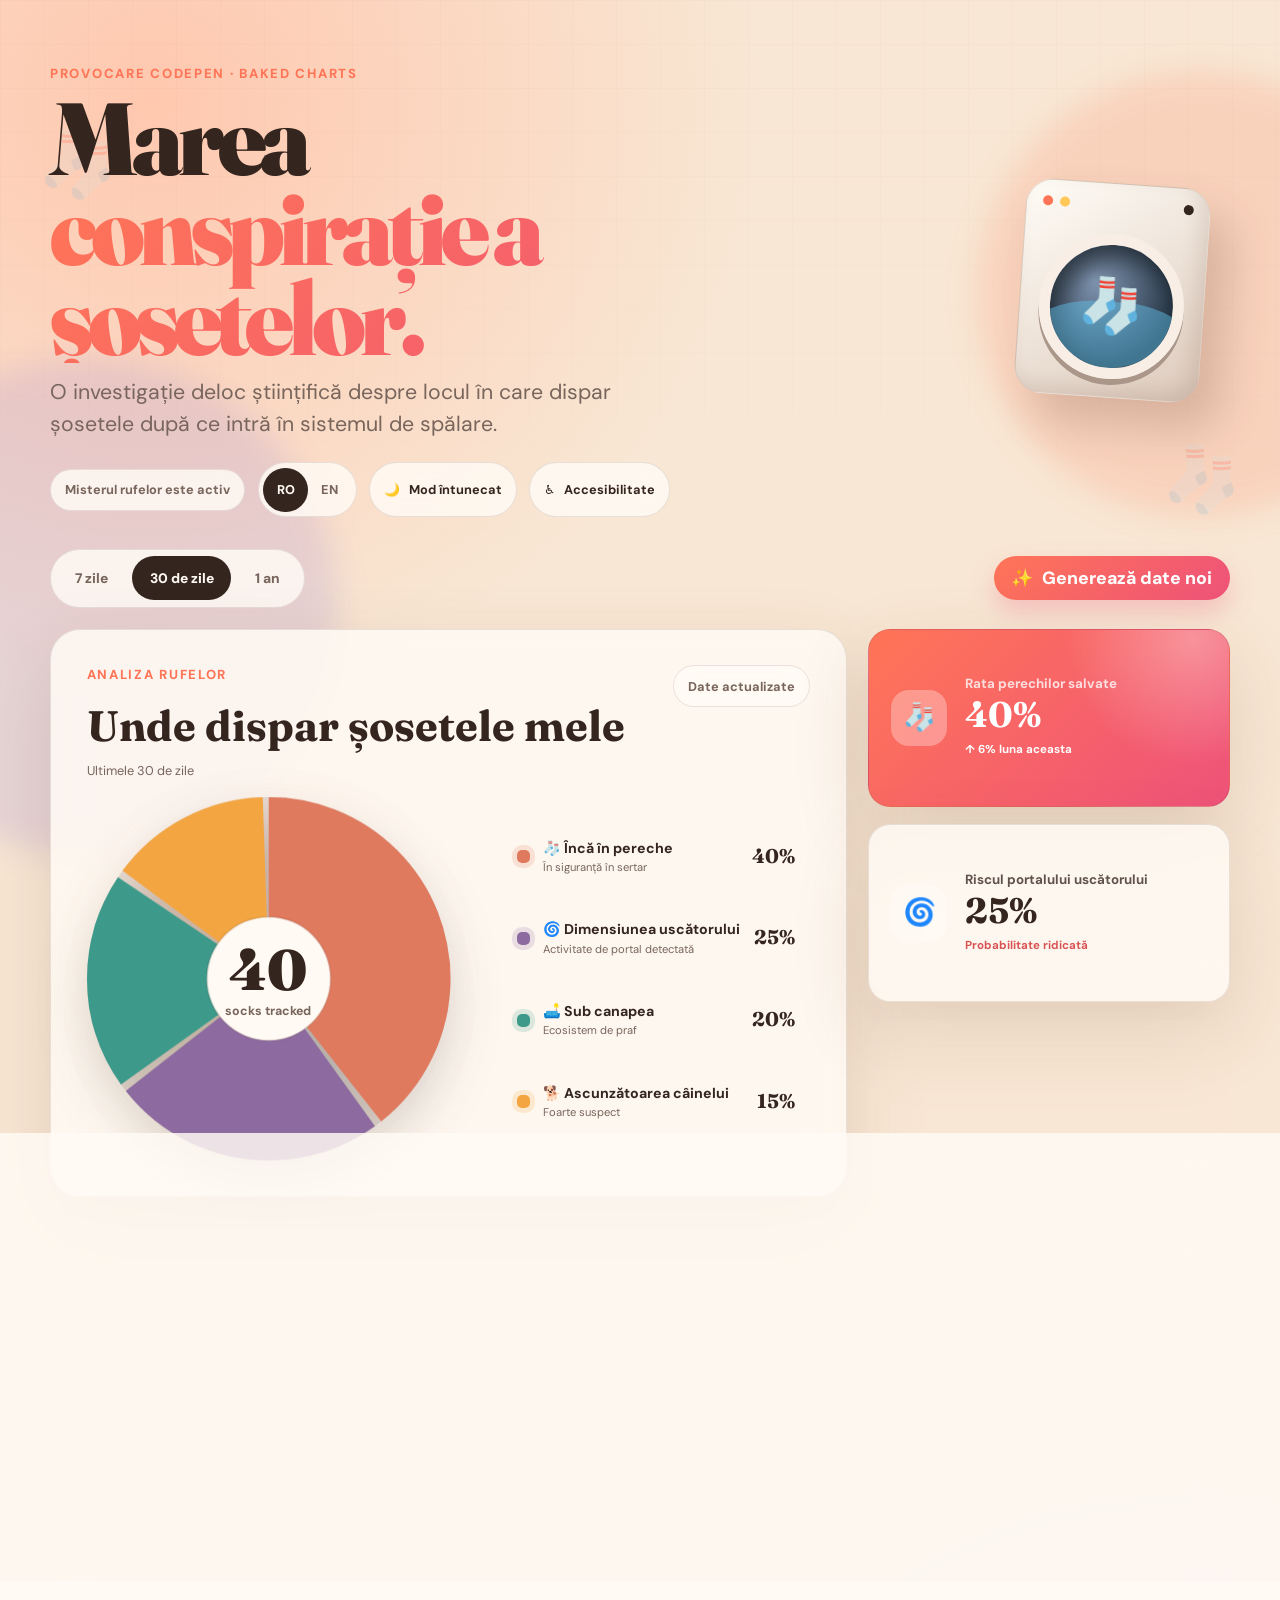
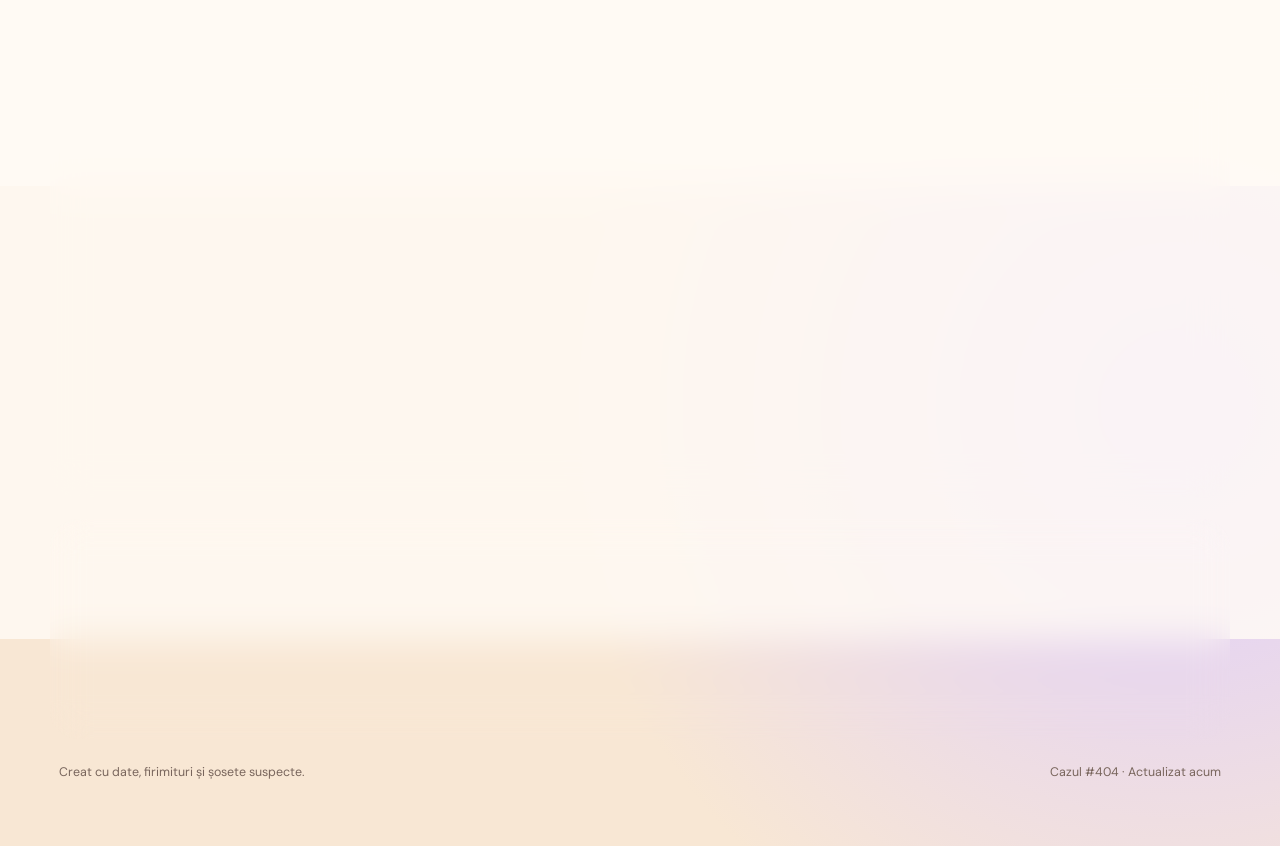
==== commit 35d2c96c: "seo: add social preview metadata" ====
--- a/index.html
+++ b/index.html
@@ -22,7 +22,10 @@
     <meta property="og:url" content="https://laurandreea10.github.io/-CodePen-Challenge-Baked-Charts/" />
     <meta property="og:locale" content="ro_RO" />
     <meta property="og:locale:alternate" content="en_US" />
-    <meta name="twitter:card" content="summary" />
+    <meta property="og:image" content="https://laurandreea10.github.io/-CodePen-Challenge-Baked-Charts/social-preview.svg" />
+    <meta property="og:image:alt" content="Sockspiracy interactive chart dashboard" />
+    <meta name="twitter:card" content="summary_large_image" />
+    <meta name="twitter:image" content="https://laurandreea10.github.io/-CodePen-Challenge-Baked-Charts/social-preview.svg" />
 
     <link rel="stylesheet" href="./style.css" />
 
--- a/style.css
+++ b/style.css
@@ -968,3 +968,19 @@
 html.reduce-motion *,html.reduce-motion *::before,html.reduce-motion *::after{scroll-behavior:auto!important;animation:none!important;transition:none!important}
 @media(max-width:720px){.accessibility-options{grid-template-columns:1fr}.preferences{width:100%}.preferences .theme-button{flex:1 1 auto;justify-content:center}}
 @media(prefers-contrast:more){:root{--border:rgba(0,0,0,.65)}[data-theme="dark"]{--border:rgba(255,255,255,.75)}}
+
+.data-studio,.accessible-data{margin-top:1.2rem;padding:clamp(1.2rem,4vw,2rem);border:1px solid var(--border);border-radius:28px;background:var(--surface);box-shadow:var(--shadow);backdrop-filter:blur(18px)}
+.studio-header{display:flex;align-items:flex-start;justify-content:space-between;gap:1rem;margin-bottom:1rem}.studio-header h2,.accessible-data h2{margin:0}
+.chart-type{display:flex;gap:.25rem;padding:.25rem;border:1px solid var(--border);border-radius:999px}
+.chart-type-button,.secondary-button,.history-button{min-height:44px;border:1px solid var(--border);border-radius:999px;background:var(--surface-solid);color:var(--text);font:inherit;font-weight:800;cursor:pointer}
+.chart-type-button{padding:.45rem .8rem;border-color:transparent;font-size:.72rem}.chart-type-button.active{background:var(--text);color:var(--surface-solid)}
+.data-inputs{display:grid;grid-template-columns:repeat(4,1fr);gap:.7rem}.data-field{display:grid;gap:.4rem;color:var(--muted);font-size:.7rem;font-weight:800}.data-field input{width:100%;min-height:48px;padding:.7rem;border:2px solid var(--border);border-radius:14px;background:var(--surface-solid);color:var(--text);font:inherit;font-weight:800}
+.total-status{margin:.8rem 0;color:var(--green);font-weight:800}.total-status.invalid{color:#c8324b}
+.studio-actions{display:flex;flex-wrap:wrap;gap:.55rem}.secondary-button{padding:.6rem .9rem}.secondary-button:hover,.history-button:hover{transform:translateY(-2px)}
+.history-block{margin-top:1.2rem}.history-block h3{margin-bottom:.5rem}.history-block ol{display:grid;gap:.4rem;margin:0;padding-left:1.4rem}.history-button{width:100%;padding:.5rem .8rem;text-align:left;font-size:.72rem}
+.table-scroll{overflow-x:auto;margin-top:1rem}table{width:100%;border-collapse:collapse}th,td{padding:.8rem;border-bottom:1px solid var(--border);text-align:left}thead th{color:var(--muted);font-size:.7rem;text-transform:uppercase;letter-spacing:.08em}tbody th{font-size:.82rem}td{font-variant-numeric:tabular-nums}
+.bar-chart{position:absolute;inset:8%;display:grid;grid-template-columns:repeat(4,1fr);align-items:end;gap:.7rem}.bar-chart[hidden]{display:none}.bar-item{display:grid;grid-template-rows:auto 1fr auto;align-items:end;height:100%;gap:.35rem;text-align:center}.bar-fill{display:block;width:100%;height:var(--bar);min-height:4px;border-radius:14px 14px 5px 5px;background:var(--bar-color);box-shadow:0 10px 20px color-mix(in srgb,var(--bar-color),transparent 65%);animation:slice-bloom .6s ease both}.bar-value{font-family:"Fraunces",serif;font-weight:900}.bar-item small{min-height:3em;color:var(--muted);font-size:.55rem;line-height:1.15}
+.visually-hidden-chart{visibility:hidden}
+html.high-contrast .data-studio,html.high-contrast .accessible-data{border:3px solid #fff;box-shadow:none}
+@media(max-width:720px){.studio-header{flex-direction:column}.data-inputs{grid-template-columns:1fr 1fr}.chart-type{width:100%}.chart-type-button{flex:1}.studio-actions .secondary-button{flex:1 1 28%}}
+@media(max-width:420px){.data-inputs{grid-template-columns:1fr}.studio-actions .secondary-button{flex-basis:45%}.bar-chart{inset:4%;gap:.3rem}}
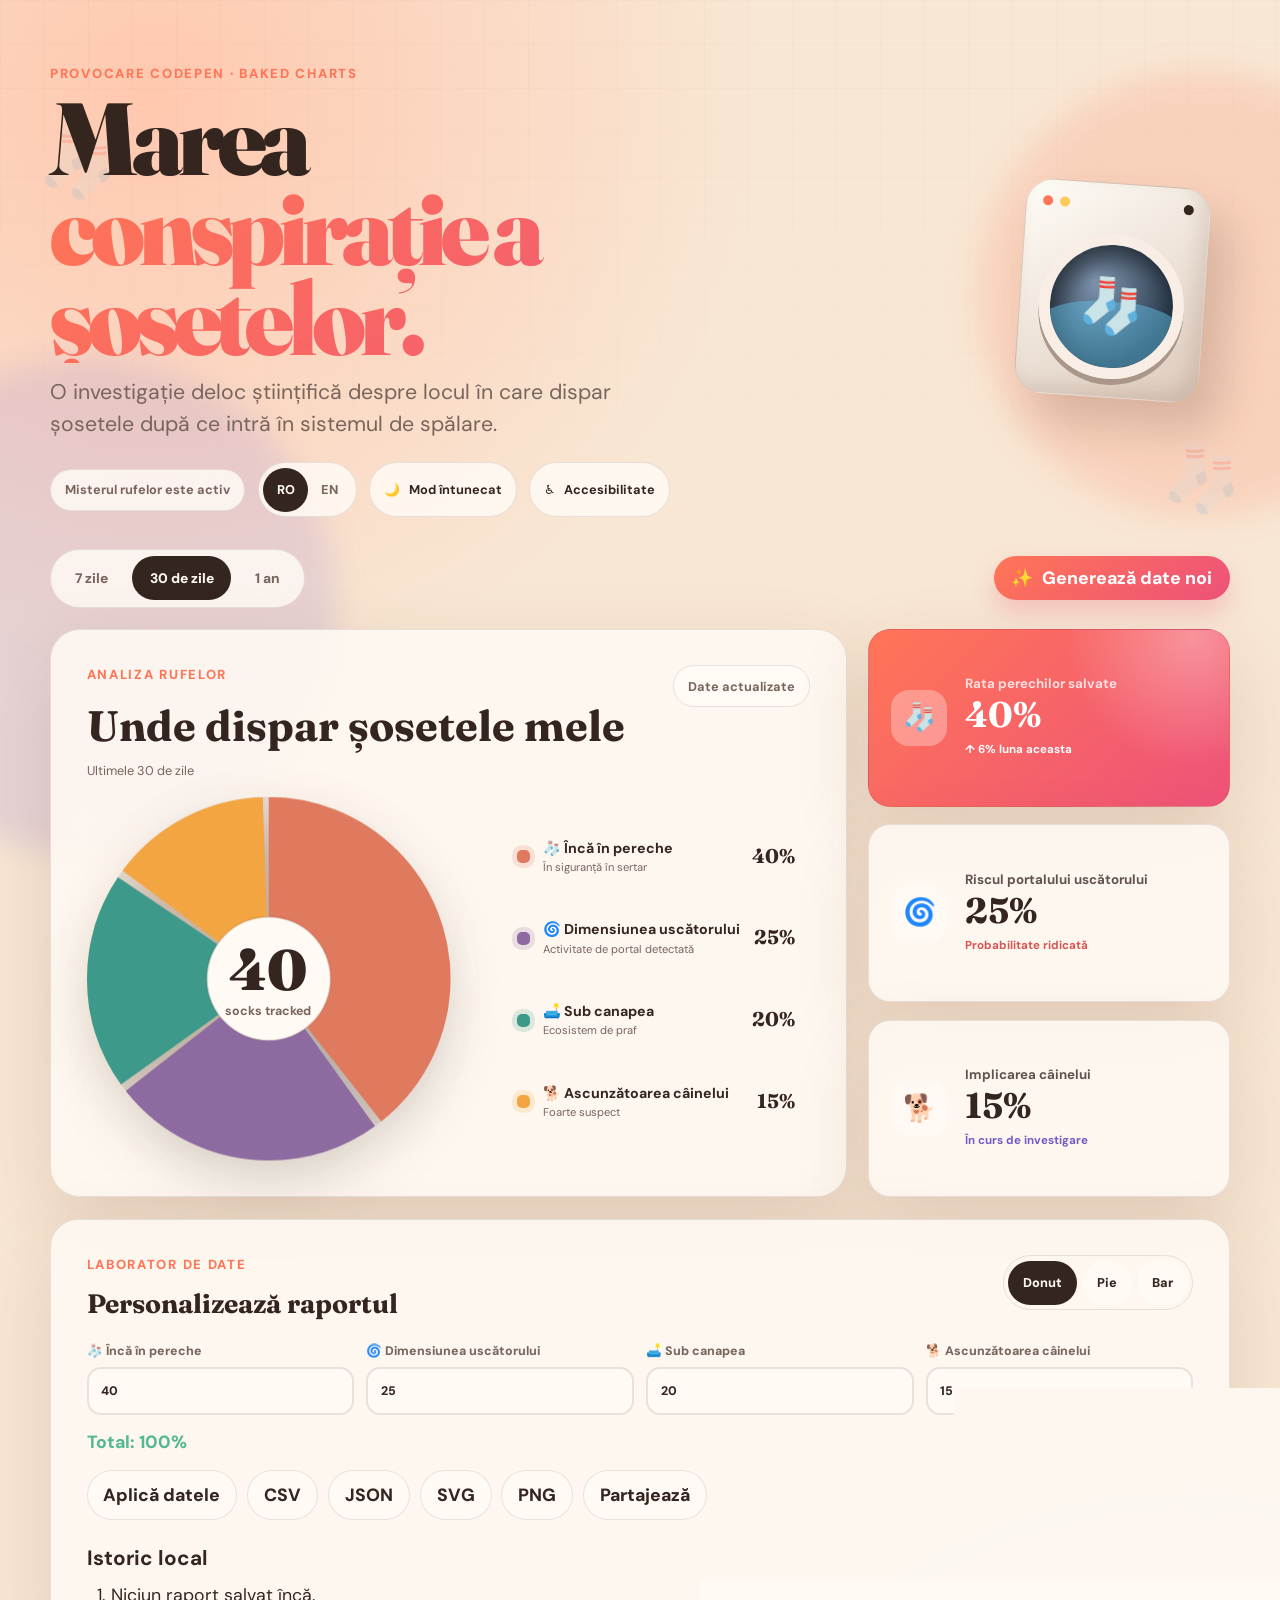
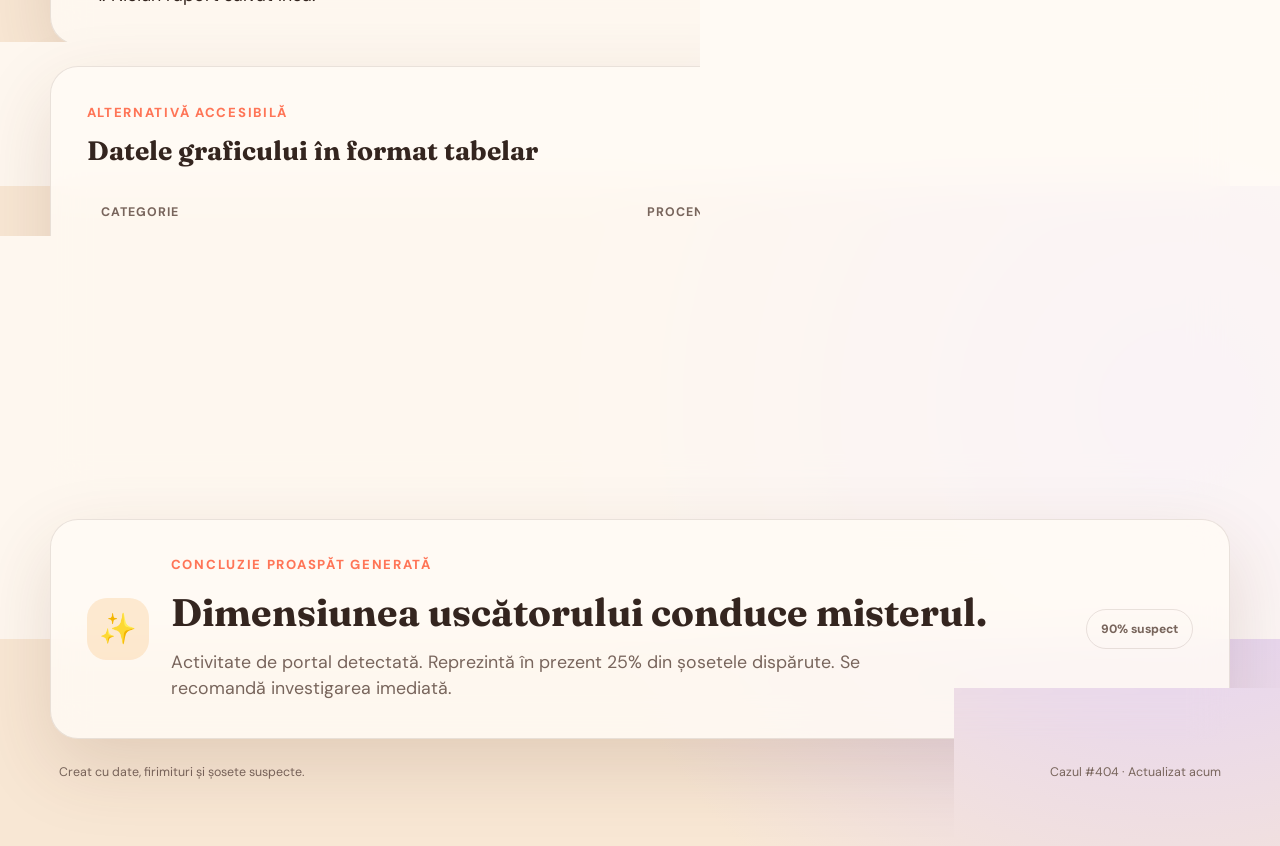
==== commit f0b13541: "feat: add installable PWA metadata" ====
--- a/index.html
+++ b/index.html
@@ -16,6 +16,7 @@
     <link rel="alternate" hreflang="en" href="https://laurandreea10.github.io/-CodePen-Challenge-Baked-Charts/en.html" />
     <link rel="alternate" hreflang="x-default" href="https://laurandreea10.github.io/-CodePen-Challenge-Baked-Charts/" />
     <link rel="icon" href="./favicon.svg" type="image/svg+xml" />
+    <link rel="manifest" href="./manifest.webmanifest" />
     <meta property="og:type" content="website" />
     <meta property="og:title" content="Sockspiracy — Accessible Baked Charts" />
     <meta property="og:description" content="Explorează un grafic interactiv RO/EN despre misterul șosetelor dispărute." />
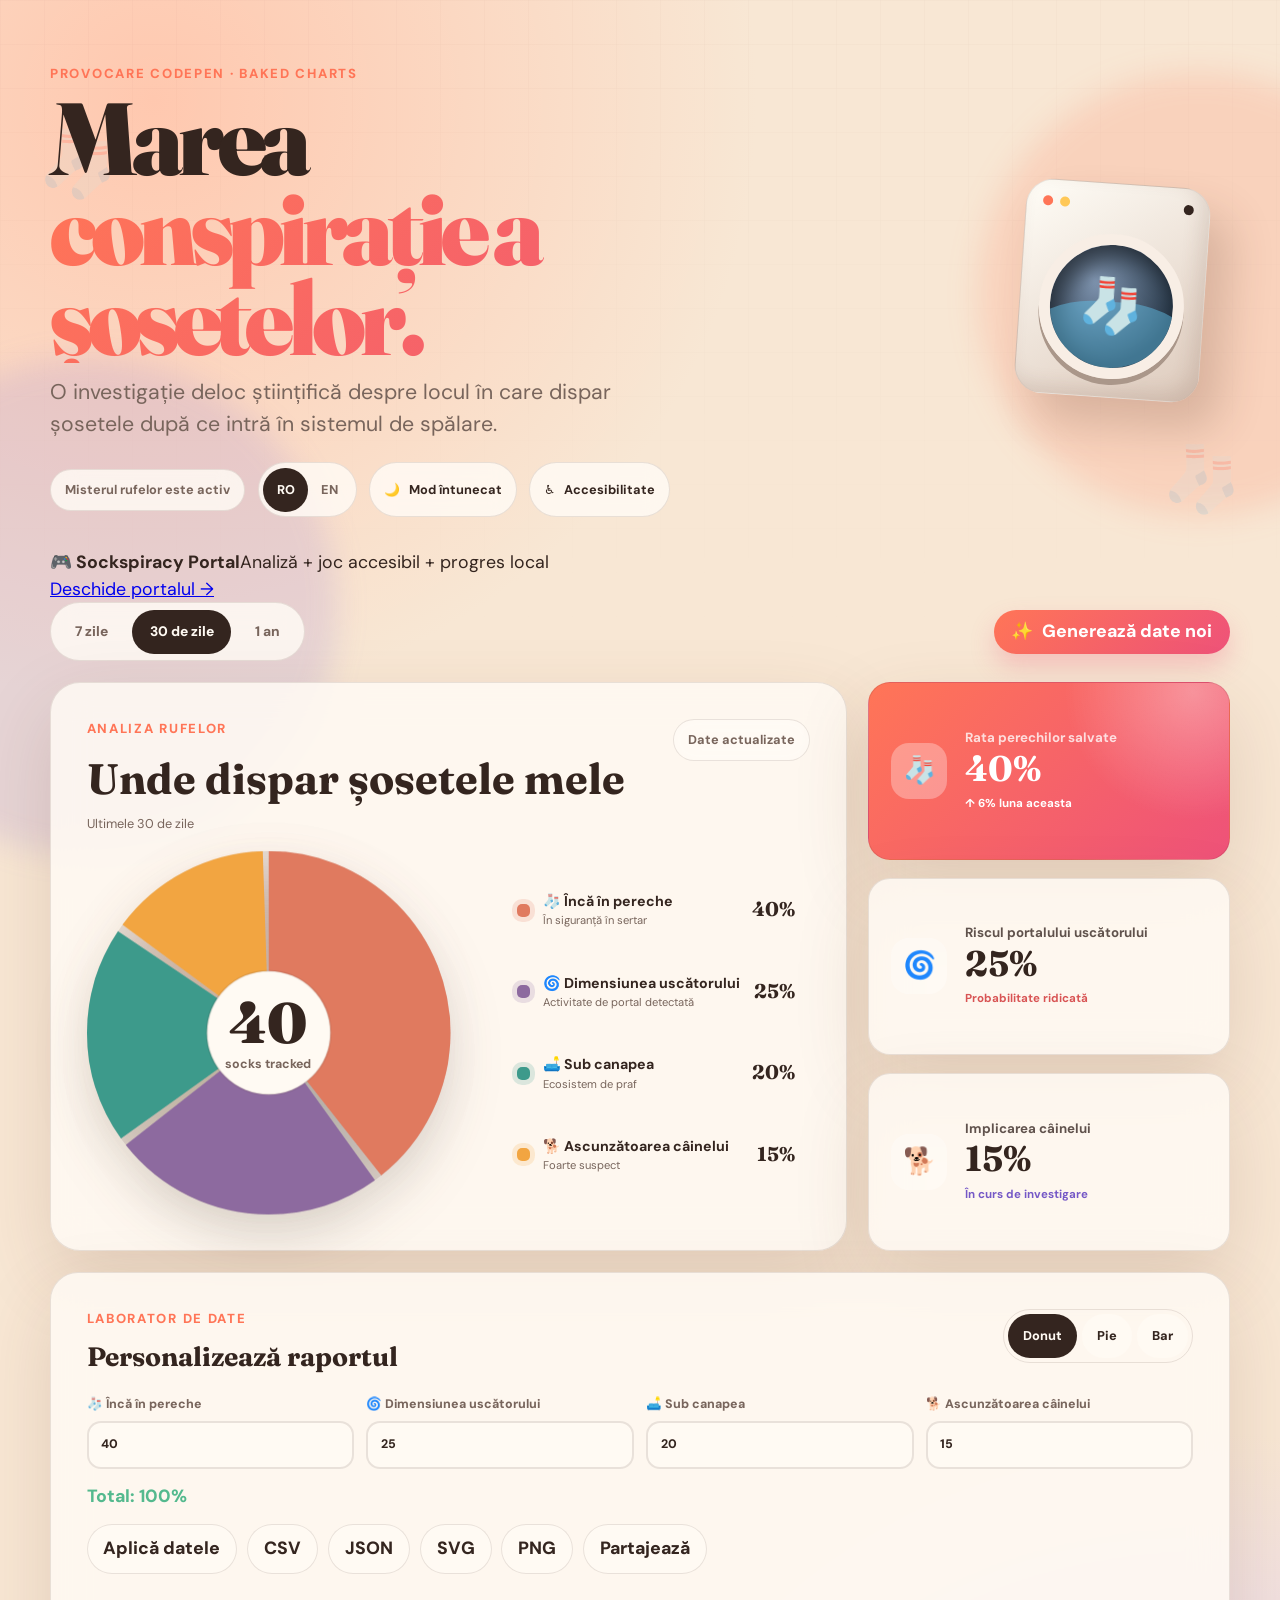
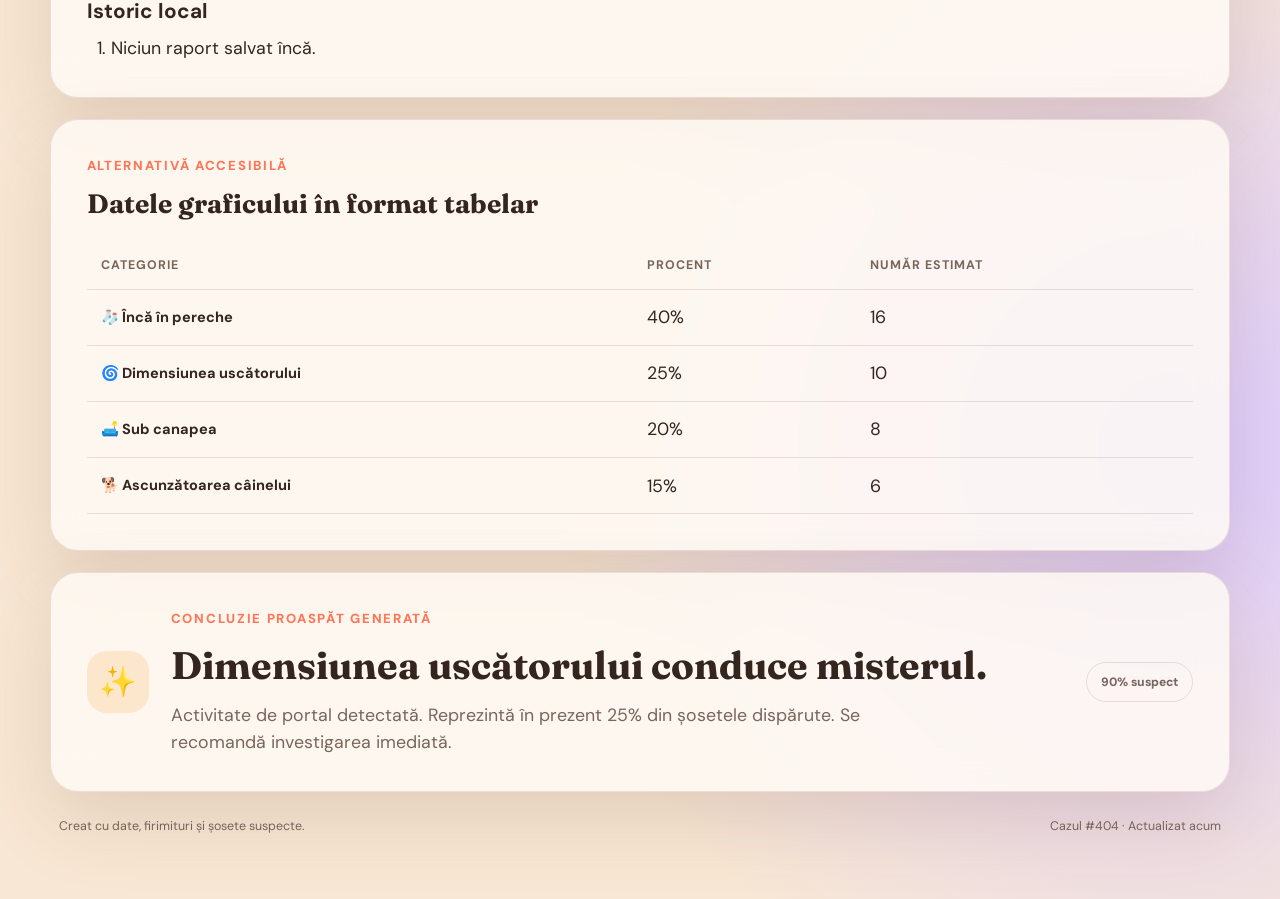
==== commit 58c518ff: "feat: link analytics dashboard to game portal" ====
--- a/index.html
+++ b/index.html
@@ -114,6 +114,8 @@
       </section>
       <div class="sr-only" id="settingsAnnouncement" aria-live="polite" aria-atomic="true"></div>
 
+      <aside class="portal-banner"><div><strong>🎮 Sockspiracy Portal</strong><span>Analiză + joc accesibil + progres local</span></div><a href="./portal.html">Deschide portalul →</a></aside>
+
       <section class="toolbar" aria-label="Report controls">
         <div class="range-tabs" role="group" aria-label="Reporting period">
           <button class="range-button" data-range="week" type="button">
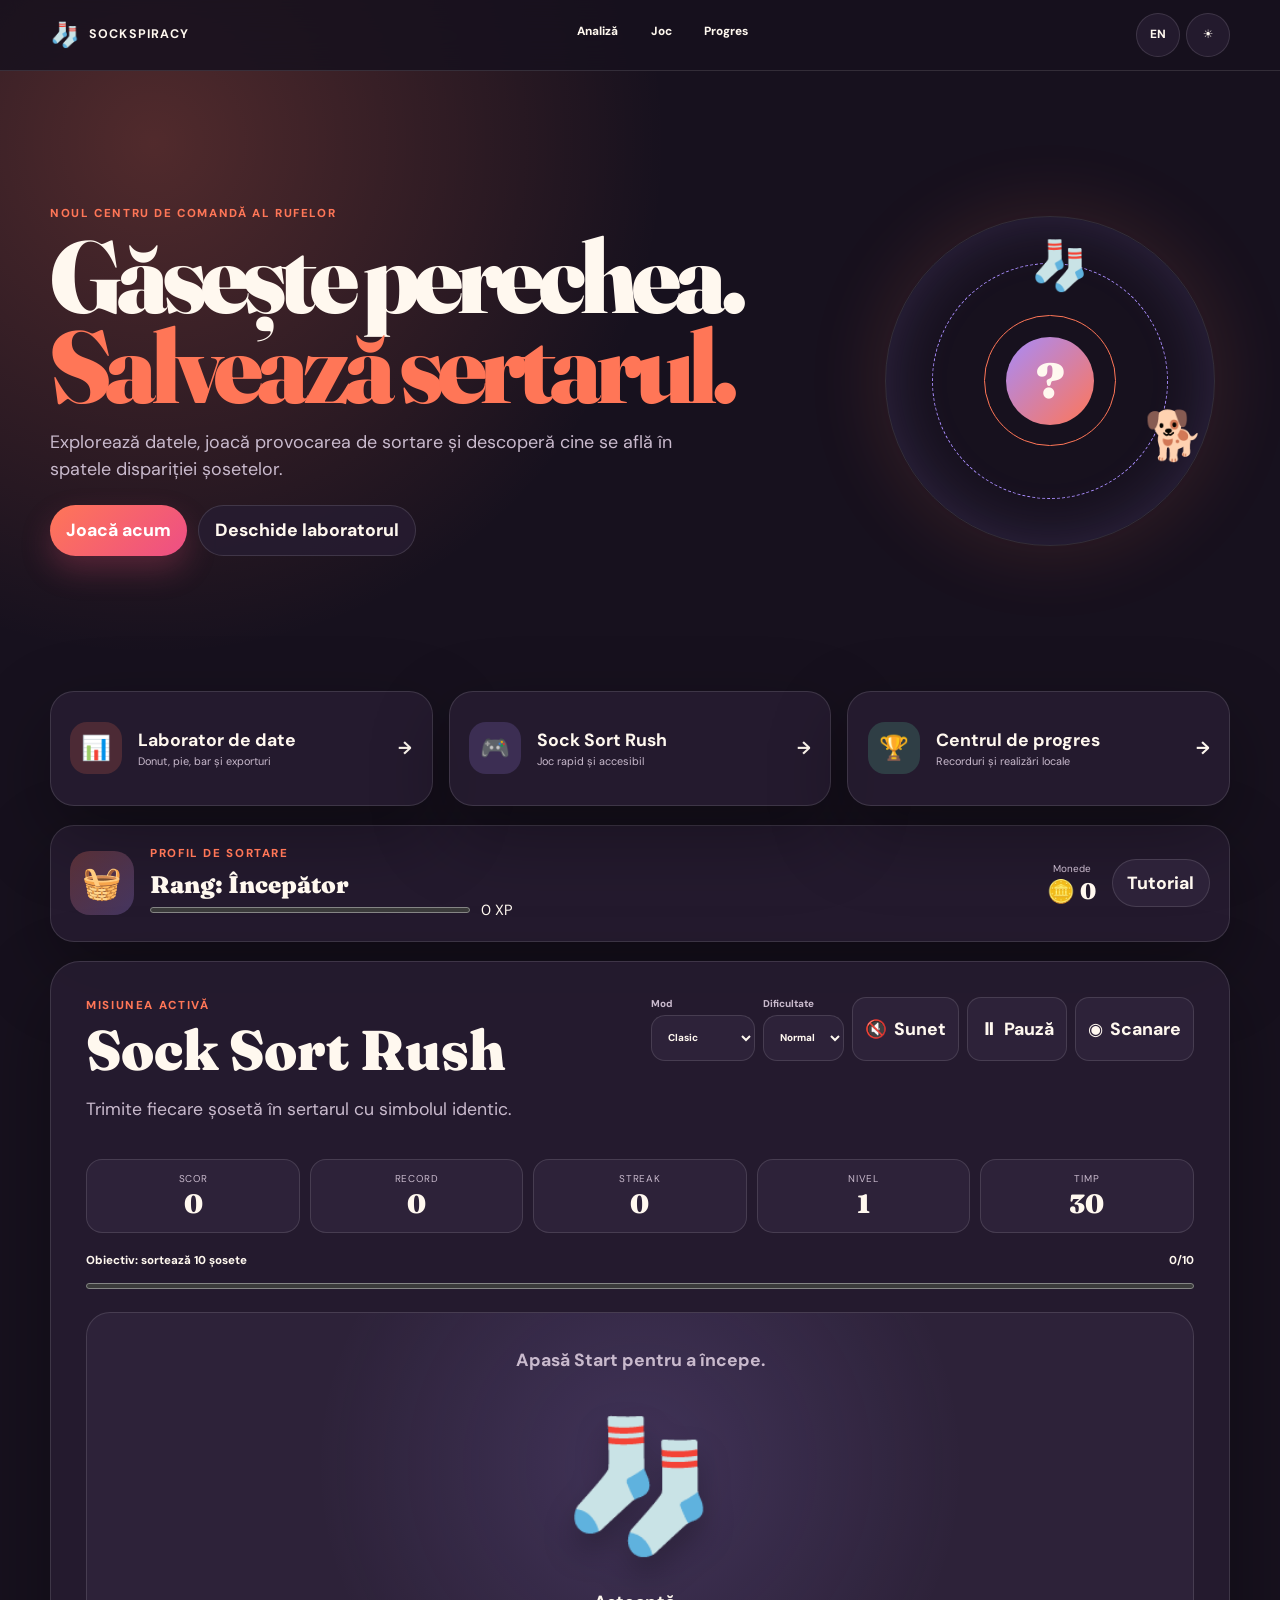
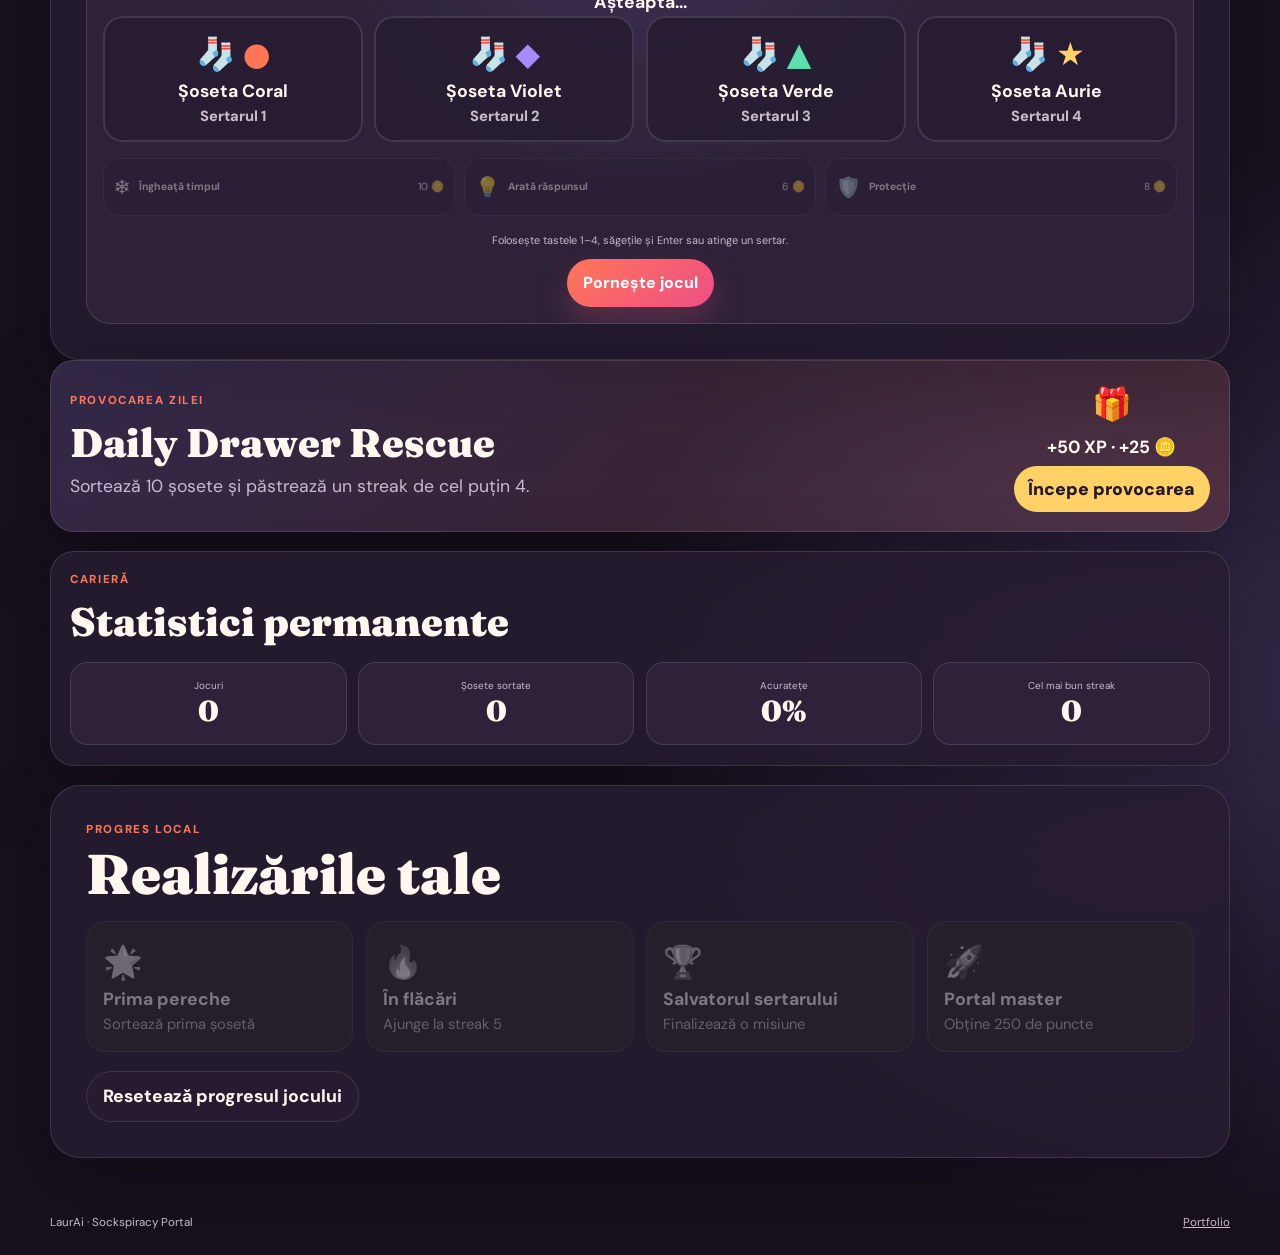
==== commit 28a3ca31: "feat: make game portal the primary destination" ====
--- a/index.html
+++ b/index.html
@@ -1,316 +1,15 @@
 <!doctype html>
-<html lang="ro" data-page-language="ro">
-  <head>
-    <meta charset="UTF-8" />
-    <meta
-      name="viewport"
-      content="width=device-width, initial-scale=1.0"
-    />
-    <meta name="description" content="Sockspiracy este un dashboard interactiv, bilingv și accesibil despre misterul șosetelor dispărute." />
-    <meta name="author" content="Laura Andreea Plugaru" />
-    <meta name="creator" content="LaurAi" />
-    <meta name="robots" content="index, follow, max-image-preview:large" />
-    <meta name="theme-color" content="#f8e7d4" />
-    <link rel="canonical" href="https://laurandreea10.github.io/-CodePen-Challenge-Baked-Charts/" />
-    <link rel="alternate" hreflang="ro" href="https://laurandreea10.github.io/-CodePen-Challenge-Baked-Charts/" />
-    <link rel="alternate" hreflang="en" href="https://laurandreea10.github.io/-CodePen-Challenge-Baked-Charts/en.html" />
-    <link rel="alternate" hreflang="x-default" href="https://laurandreea10.github.io/-CodePen-Challenge-Baked-Charts/" />
-    <link rel="icon" href="./favicon.svg" type="image/svg+xml" />
-    <link rel="manifest" href="./manifest.webmanifest" />
-    <meta property="og:type" content="website" />
-    <meta property="og:title" content="Sockspiracy — Accessible Baked Charts" />
-    <meta property="og:description" content="Explorează un grafic interactiv RO/EN despre misterul șosetelor dispărute." />
-    <meta property="og:url" content="https://laurandreea10.github.io/-CodePen-Challenge-Baked-Charts/" />
-    <meta property="og:locale" content="ro_RO" />
-    <meta property="og:locale:alternate" content="en_US" />
-    <meta property="og:image" content="https://laurandreea10.github.io/-CodePen-Challenge-Baked-Charts/social-preview.svg" />
-    <meta property="og:image:alt" content="Sockspiracy interactive chart dashboard" />
-    <meta name="twitter:card" content="summary_large_image" />
-    <meta name="twitter:image" content="https://laurandreea10.github.io/-CodePen-Challenge-Baked-Charts/social-preview.svg" />
-
-    <link rel="stylesheet" href="./style.css" />
-
-    <title>Sockspiracy — Grafic interactiv accesibil | LaurAi</title>
-    <script type="application/ld+json">
-      {"@context":"https://schema.org","@type":"SoftwareApplication","name":"Sockspiracy","alternateName":"Where My Socks Go","description":"Dashboard bilingv și accesibil pentru vizualizarea interactivă a datelor.","applicationCategory":"EducationalApplication","operatingSystem":"Any","inLanguage":["ro","en"],"isAccessibleForFree":true,"accessibilityFeature":["alternativeText","highContrastDisplay","largePrint","keyboardNavigation","reducedMotion"],"author":{"@type":"Person","name":"Laura Andreea Plugaru","alternateName":"LaurAi","url":"https://laurandreea10.github.io/codepen-portfolio/"},"url":"https://laurandreea10.github.io/-CodePen-Challenge-Baked-Charts/"}
-    </script>
-  </head>
-
-  <body data-default-language="ro">
-    <a class="skip-link" href="#mainChart">Skip to chart</a>
-
-    <div class="background-effects" aria-hidden="true">
-      <span class="grid"></span>
-      <span class="blob blob-one"></span>
-      <span class="blob blob-two"></span>
-      <span class="floating-sock sock-one">🧦</span>
-      <span class="floating-sock sock-two">🧦</span>
-      <span class="floating-sock sock-three">🧦</span>
-    </div>
-
-    <main class="app">
-      <header class="hero">
-        <div class="hero-copy">
-          <p class="eyebrow">
-            <span aria-hidden="true">🥐</span>
-            CodePen Challenge · Baked Charts
-          </p>
-
-          <h1>
-            The great
-            <span>sockspiracy.</span>
-          </h1>
-
-          <p class="intro">
-            A scientifically questionable investigation into where socks
-            disappear after entering the laundry system.
-          </p>
-
-          <div class="hero-actions">
-            <span class="status">
-              <span class="status-dot" aria-hidden="true"></span>
-              Laundry mystery active
-            </span>
-
-            <div class="preferences" aria-label="Preferințe">
-              <div class="language-switcher" role="group" aria-label="Language">
-                <button class="language-button active" data-language="ro" type="button" aria-pressed="true">RO</button>
-                <button class="language-button" data-language="en" type="button" aria-pressed="false">EN</button>
-              </div>
-              <button class="theme-button" id="themeButton" type="button" aria-label="Activează tema întunecată" aria-pressed="false">
-                <span aria-hidden="true">🌙</span><span class="theme-text">Mod întunecat</span>
-              </button>
-              <button class="theme-button" id="accessibilityButton" type="button" aria-expanded="false" aria-controls="accessibilityPanel">
-                <span aria-hidden="true">♿</span><span id="accessibilityButtonText">Accesibilitate</span>
-              </button>
-            </div>
-          </div>
-        </div>
-
-        <div class="laundry-machine" aria-hidden="true">
-          <div class="machine-controls">
-            <span></span>
-            <span></span>
-            <span></span>
-          </div>
-
-          <div class="machine-door">
-            <div class="water"></div>
-            <span class="spinning-sock">🧦</span>
-          </div>
-        </div>
-      </header>
-
-      <section class="accessibility-panel" id="accessibilityPanel" aria-labelledby="accessibilityTitle" hidden>
-        <div class="accessibility-heading"><div><p class="label" id="displaySettings">Preferințe de afișare</p><h2 id="accessibilityTitle">Accesibilitate</h2></div>
-          <button class="close-panel" id="closeAccessibility" type="button" aria-label="Închide">×</button>
-        </div>
-        <div class="accessibility-options">
-          <button class="accessibility-option" id="contrastButton" type="button" aria-pressed="false"><span aria-hidden="true">◐</span><span><strong id="contrastTitle">Contrast ridicat</strong><small id="contrastDescription">Mărește diferența dintre text și fundal</small></span></button>
-          <button class="accessibility-option" id="fontButton" type="button" aria-pressed="false"><span aria-hidden="true">A+</span><span><strong id="fontTitle">Text mărit</strong><small id="fontDescription">Mărește textul și comenzile</small></span></button>
-          <button class="accessibility-option" id="motionButton" type="button" aria-pressed="false"><span aria-hidden="true">⏸</span><span><strong id="motionTitle">Reduce animațiile</strong><small id="motionDescription">Oprește mișcările decorative</small></span></button>
-          <button class="reset-accessibility" id="resetAccessibility" type="button">Resetează preferințele</button>
-        </div>
-      </section>
-      <div class="sr-only" id="settingsAnnouncement" aria-live="polite" aria-atomic="true"></div>
-
-      <aside class="portal-banner"><div><strong>🎮 Sockspiracy Portal</strong><span>Analiză + joc accesibil + progres local</span></div><a href="./portal.html">Deschide portalul →</a></aside>
-
-      <section class="toolbar" aria-label="Report controls">
-        <div class="range-tabs" role="group" aria-label="Reporting period">
-          <button class="range-button" data-range="week" type="button">
-            7 days
-          </button>
-
-          <button
-            class="range-button active"
-            data-range="month"
-            type="button"
-          >
-            30 days
-          </button>
-
-          <button class="range-button" data-range="year" type="button">
-            1 year
-          </button>
-        </div>
-
-        <button class="bake-button" id="bakeButton" type="button">
-          <span aria-hidden="true">✨</span>
-          Bake new data
-        </button>
-      </section>
-
-      <section class="dashboard">
-        <article class="chart-card" id="mainChart">
-          <div class="card-header">
-            <div>
-              <p class="label">Laundry intelligence</p>
-              <h2>Where my socks go</h2>
-              <p class="period" id="periodLabel">Last 30 days</p>
-            </div>
-
-            <span class="live-pill">
-              <span aria-hidden="true"></span>
-              Live crumbs
-            </span>
-          </div>
-
-          <div class="chart-content">
-            <div class="chart-wrap">
-              <svg
-                class="pie"
-                viewBox="0 0 100 100"
-                role="img"
-                aria-labelledby="chartTitle chartDescription"
-              >
-                <title id="chartTitle">Where my socks go</title>
-
-                <desc id="chartDescription">
-                  Interactive donut chart showing the distribution of
-                  tracked socks.
-                </desc>
-
-                <circle
-                  class="chart-track"
-                  r="25"
-                  cx="50"
-                  cy="50"
-                ></circle>
-
-                <g
-                  id="chartSlices"
-                  fill="none"
-                  stroke-width="50"
-                  transform="rotate(-90 50 50)"
-                ></g>
-
-                <circle
-                  class="pie-center"
-                  r="17"
-                  cx="50"
-                  cy="50"
-                ></circle>
-              </svg>
-
-              <div class="center-label" aria-hidden="true">
-                <span class="pct" id="centerValue">100%</span>
-                <span class="cap" id="centerCaption">
-                  socks accounted for
-                </span>
-              </div>
-            </div>
-
-            <ul class="legend" id="legend"></ul>
-          </div>
-
-          <p
-            class="sr-only"
-            id="chartAnnouncement"
-            aria-live="polite"
-          >
-            All sock categories are displayed.
-          </p>
-
-          <noscript>
-            <img
-              class="fallback-chart"
-              src="pie.svg"
-              alt="Pie chart showing where missing socks go."
-            />
-          </noscript>
-        </article>
-
-        <aside class="metrics" aria-label="Laundry statistics">
-          <article class="metric featured">
-            <span class="metric-icon" aria-hidden="true">🧦</span>
-
-            <div>
-              <p>Pair survival rate</p>
-              <strong id="survivalMetric">40%</strong>
-              <small>↑ 6% this month</small>
-            </div>
-          </article>
-
-          <article class="metric">
-            <span class="metric-icon" aria-hidden="true">🌀</span>
-
-            <div>
-              <p>Dryer portal risk</p>
-              <strong id="dryerMetric">25%</strong>
-              <small class="danger">High probability</small>
-            </div>
-          </article>
-
-          <article class="metric">
-            <span class="metric-icon" aria-hidden="true">🐕</span>
-
-            <div>
-              <p>Dog involvement</p>
-              <strong id="dogMetric">15%</strong>
-              <small class="purple-text">Under investigation</small>
-            </div>
-          </article>
-        </aside>
-      </section>
-
-      <section class="data-studio" aria-labelledby="studioTitle">
-        <div class="studio-header">
-          <div><p class="label" id="studioLabel">Laborator de date</p><h2 id="studioTitle">Personalizează raportul</h2></div>
-          <div class="chart-type" role="group" aria-label="Tip grafic">
-            <button class="chart-type-button active" data-chart-type="donut" type="button" aria-pressed="true">Donut</button>
-            <button class="chart-type-button" data-chart-type="pie" type="button" aria-pressed="false">Pie</button>
-            <button class="chart-type-button" data-chart-type="bar" type="button" aria-pressed="false">Bar</button>
-          </div>
-        </div>
-        <form id="dataForm">
-          <div class="data-inputs" id="dataInputs"></div>
-          <p class="total-status" id="totalStatus" role="status">Total: 100%</p>
-          <div class="studio-actions">
-            <button class="secondary-button" type="submit" id="applyData">Aplică datele</button>
-            <button class="secondary-button" type="button" id="exportCsv">CSV</button>
-            <button class="secondary-button" type="button" id="exportJson">JSON</button>
-            <button class="secondary-button" type="button" id="exportSvg">SVG</button>
-            <button class="secondary-button" type="button" id="exportPng">PNG</button>
-            <button class="secondary-button" type="button" id="shareReport">Partajează</button>
-          </div>
-        </form>
-        <div class="history-block"><h3 id="historyTitle">Istoric local</h3><ol id="reportHistory"></ol></div>
-      </section>
-
-      <section class="accessible-data" aria-labelledby="tableTitle">
-        <div><p class="label" id="tableLabel">Alternativă accesibilă</p><h2 id="tableTitle">Datele graficului în format tabelar</h2></div>
-        <div class="table-scroll"><table><caption class="sr-only">Distribuția șosetelor</caption><thead><tr><th scope="col" id="categoryHeader">Categorie</th><th scope="col" id="percentHeader">Procent</th><th scope="col" id="amountHeader">Număr estimat</th></tr></thead><tbody id="dataTableBody"></tbody></table></div>
-      </section>
-
-      <section class="insight">
-        <div class="insight-icon" aria-hidden="true">✨</div>
-
-        <div>
-          <p class="label">Freshly baked insight</p>
-          <h2 id="insightTitle">The dryer dimension is expanding.</h2>
-
-          <p id="insightText">
-            Pair socks immediately after drying and inspect the dog's bed
-            before declaring another sock officially lost.
-          </p>
-        </div>
-
-        <span class="confidence" id="confidence">92% suspicious</span>
-      </section>
-
-      <footer>
-        <p>Baked with data, crumbs and suspicious socks.</p>
-        <p id="updatedTime">Case #404 · Updated just now</p>
-      </footer>
-    </main>
-
-    <div
-      class="confetti-layer"
-      id="confettiLayer"
-      aria-hidden="true"
-    ></div>
-
-    <script src="./script.js" defer></script>
-  </body>
-</html>
+<html lang="ro">
+<head>
+<meta charset="UTF-8">
+<meta name="viewport" content="width=device-width,initial-scale=1">
+<title>Sockspiracy Portal | LaurAi</title>
+<meta name="description" content="Sockspiracy Portal — joc accesibil și laborator interactiv de date.">
+<meta name="robots" content="noindex,follow">
+<link rel="canonical" href="https://laurandreea10.github.io/-CodePen-Challenge-Baked-Charts/portal.html">
+<meta http-equiv="refresh" content="0;url=./portal.html">
+<script>location.replace("./portal.html"+location.search+location.hash)</script>
+<style>body{min-height:100vh;margin:0;display:grid;place-items:center;background:#17111e;color:#fff8ef;font:1rem system-ui;text-align:center}a{color:#ffd166}</style>
+</head>
+<body><main><p>Se deschide Sockspiracy Portal…</p><a href="./portal.html">Deschide portalul</a></main></body>
+</html>
